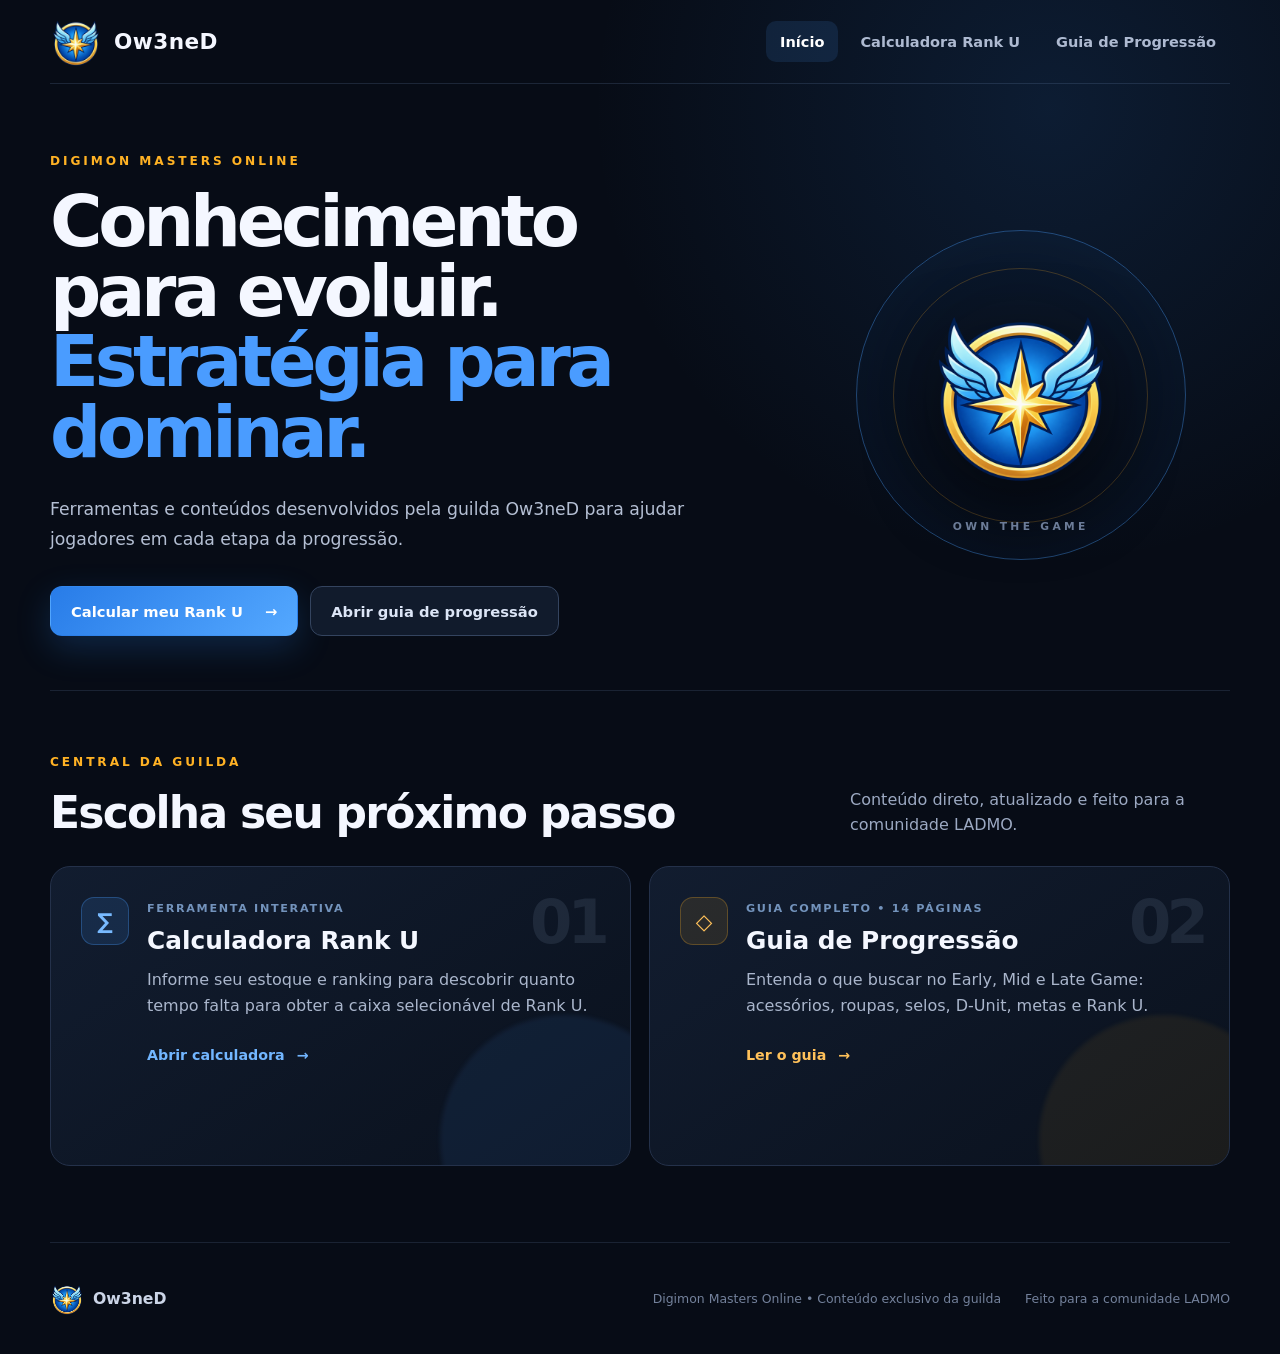
==== index.html @ ccf18a50 "Add files via upload" ====
<!doctype html>
<html lang="pt-BR">
<head>
  <meta charset="utf-8">
  <meta name="viewport" content="width=device-width, initial-scale=1">
  <meta name="description" content="Guias e ferramentas da guilda Ow3neD para Digimon Masters Online.">
  <meta name="theme-color" content="#080d18">
  <title>Ow3neD | Digimon Masters Online</title>
  <link rel="icon" href="assets/logo.png" type="image/png">
  <link rel="stylesheet" href="assets/site.css">
</head>
<body>
  <a class="skip-link" href="#conteudo">Pular para o conteúdo</a>
  <header class="site-header">
    <a class="brand" href="./" aria-label="Ow3neD - página inicial">
      <img src="assets/logo.png" alt="" width="52" height="52">
      <span>Ow3neD</span>
    </a>
    <nav aria-label="Navegação principal">
      <a class="active" href="./" aria-current="page">Início</a>
      <a href="calculator/">Calculadora Rank U</a>
      <a href="guide/">Guia de Progressão</a>
    </nav>
  </header>

  <main id="conteudo">
    <section class="hero" aria-labelledby="hero-title">
      <div class="hero-copy">
        <p class="eyebrow">DIGIMON MASTERS ONLINE</p>
        <h1 id="hero-title">Conhecimento para evoluir.<br><span>Estratégia para dominar.</span></h1>
        <p class="lead">Ferramentas e conteúdos desenvolvidos pela guilda Ow3neD para ajudar jogadores em cada etapa da progressão.</p>
        <div class="hero-actions">
          <a class="button primary" href="calculator/">Calcular meu Rank U <span aria-hidden="true">→</span></a>
          <a class="button secondary" href="guide/">Abrir guia de progressão</a>
        </div>
      </div>
      <div class="crest" aria-hidden="true">
        <div class="crest-ring ring-one"></div>
        <div class="crest-ring ring-two"></div>
        <img src="assets/logo.png" alt="" width="180" height="180">
        <span>OWN THE GAME</span>
      </div>
    </section>

    <section class="resources" aria-labelledby="resources-title">
      <div class="section-heading">
        <div>
          <p class="eyebrow">CENTRAL DA GUILDA</p>
          <h2 id="resources-title">Escolha seu próximo passo</h2>
        </div>
        <p>Conteúdo direto, atualizado e feito para a comunidade LADMO.</p>
      </div>

      <div class="resource-grid">
        <a class="resource-card calculator-card" href="calculator/">
          <div class="card-icon" aria-hidden="true">∑</div>
          <div class="card-content">
            <span class="card-label">FERRAMENTA INTERATIVA</span>
            <h3>Calculadora Rank U</h3>
            <p>Informe seu estoque e ranking para descobrir quanto tempo falta para obter a caixa selecionável de Rank U.</p>
            <span class="card-link">Abrir calculadora <b aria-hidden="true">→</b></span>
          </div>
          <div class="card-number">01</div>
        </a>

        <a class="resource-card guide-card" href="guide/">
          <div class="card-icon" aria-hidden="true">◇</div>
          <div class="card-content">
            <span class="card-label">GUIA COMPLETO • 14 PÁGINAS</span>
            <h3>Guia de Progressão</h3>
            <p>Entenda o que buscar no Early, Mid e Late Game: acessórios, roupas, selos, D-Unit, metas e Rank U.</p>
            <span class="card-link">Ler o guia <b aria-hidden="true">→</b></span>
          </div>
          <div class="card-number">02</div>
        </a>
      </div>
    </section>
  </main>

  <footer>
    <div class="footer-brand"><img src="assets/logo.png" alt="" width="34" height="34"><strong>Ow3neD</strong></div>
    <p>Digimon Masters Online • Conteúdo exclusivo da guilda</p>
    <p>Feito para a comunidade LADMO</p>
  </footer>
</body>
</html>
---- assets/site.css ----
:root{--bg:#070c16;--panel:#0f1726;--panel2:#131e31;--text:#f4f7ff;--muted:#9ca9c2;--blue:#4a9cff;--blue2:#55d6ff;--gold:#ffb224;--line:#24314a;--max:1180px}*{box-sizing:border-box}html{scroll-behavior:smooth}body{margin:0;background:radial-gradient(circle at 82% 8%,rgba(38,103,181,.18),transparent 28%),var(--bg);color:var(--text);font-family:Inter,ui-sans-serif,system-ui,-apple-system,"Segoe UI",sans-serif;min-height:100vh}.site-header{width:min(var(--max),calc(100% - 40px));height:84px;margin:auto;display:flex;align-items:center;justify-content:space-between;border-bottom:1px solid rgba(109,140,184,.2)}.brand{display:flex;align-items:center;gap:12px;color:var(--text);text-decoration:none;font-weight:850;font-size:1.35rem;letter-spacing:.02em}.brand img,.footer-brand img{object-fit:contain}.site-header nav{display:flex;align-items:center;gap:8px}.site-header nav a{color:#aebad1;text-decoration:none;font-size:.91rem;font-weight:650;padding:12px 14px;border-radius:10px;transition:.2s}.site-header nav a:hover,.site-header nav a:focus-visible,.site-header nav a.active{color:#fff;background:rgba(74,156,255,.12)}main{width:min(var(--max),calc(100% - 40px));margin:auto}.hero{min-height:510px;display:grid;grid-template-columns:1.25fr .75fr;gap:64px;align-items:center;padding:70px 0 54px}.eyebrow{margin:0 0 16px;color:var(--gold);font-size:.76rem;line-height:1.3;font-weight:850;letter-spacing:.24em}.hero h1{margin:0;max-width:780px;font-size:clamp(2.7rem,5.6vw,5.1rem);line-height:.98;letter-spacing:-.06em}.hero h1 span{color:var(--blue)}.lead{max-width:660px;color:#b4bfd3;font-size:1.08rem;line-height:1.72;margin:28px 0 32px}.hero-actions{display:flex;gap:12px;flex-wrap:wrap}.button{display:inline-flex;min-height:50px;align-items:center;justify-content:center;gap:22px;border-radius:12px;padding:0 20px;color:#fff;text-decoration:none;font-weight:800;font-size:.92rem;border:1px solid transparent;transition:transform .2s,box-shadow .2s,background .2s}.button:hover{transform:translateY(-2px)}.button.primary{background:linear-gradient(135deg,#287ce8,#54a8ff);box-shadow:0 12px 34px rgba(42,132,237,.22)}.button.secondary{border-color:#34445f;background:#111b2c;color:#dce5f6}.crest{position:relative;min-height:360px;display:grid;place-items:center}.crest img{position:relative;z-index:2;width:166px;height:152px;image-rendering:auto;filter:drop-shadow(0 20px 34px rgba(0,0,0,.5));transform:scale(1.05)}.crest>span{position:absolute;bottom:42px;z-index:2;color:#6c7c98;font-weight:800;font-size:.67rem;letter-spacing:.31em}.crest-ring{position:absolute;border-radius:50%;border:1px solid rgba(71,158,255,.38)}.ring-one{width:330px;height:330px;box-shadow:inset 0 0 80px rgba(36,120,220,.08)}.ring-two{width:255px;height:255px;border-color:rgba(255,178,36,.22);animation:pulse 4s ease-in-out infinite}@keyframes pulse{50%{transform:scale(1.05);opacity:.65}}.resources{padding:64px 0 76px;border-top:1px solid rgba(109,140,184,.18)}.section-heading{display:flex;align-items:end;justify-content:space-between;gap:32px;margin-bottom:28px}.section-heading h2{font-size:clamp(1.8rem,3.6vw,2.75rem);margin:0;letter-spacing:-.04em}.section-heading>p{color:var(--muted);max-width:380px;line-height:1.6;margin:0}.resource-grid{display:grid;grid-template-columns:1fr 1fr;gap:18px}.resource-card{min-height:300px;position:relative;display:grid;grid-template-columns:auto 1fr;align-content:start;gap:18px;padding:30px;border:1px solid var(--line);border-radius:20px;background:linear-gradient(145deg,rgba(18,29,48,.98),rgba(10,17,29,.98));color:var(--text);text-decoration:none;overflow:hidden;transition:transform .22s,border-color .22s,box-shadow .22s}.resource-card:hover{transform:translateY(-4px);border-color:#3e608b;box-shadow:0 20px 50px rgba(0,0,0,.28)}.resource-card:before{content:"";position:absolute;inset:auto -60px -100px auto;width:250px;height:250px;border-radius:50%;background:rgba(65,146,244,.09);filter:blur(2px)}.guide-card:before{background:rgba(255,178,36,.07)}.card-icon{display:grid;place-items:center;width:48px;height:48px;border-radius:13px;background:rgba(70,157,255,.13);border:1px solid rgba(70,157,255,.3);color:#78baff;font-size:1.35rem;font-weight:850}.guide-card .card-icon{color:#ffc15a;background:rgba(255,178,36,.1);border-color:rgba(255,178,36,.26)}.card-label{color:#7393bc;font-size:.7rem;font-weight:850;letter-spacing:.15em}.card-content h3{font-size:1.55rem;margin:10px 0 12px}.card-content p{color:#aab6cc;line-height:1.65;margin:0;max-width:500px}.card-link{display:inline-flex;gap:12px;align-items:center;margin-top:27px;color:#72b6ff;font-size:.89rem;font-weight:800}.guide-card .card-link{color:#ffc15a}.card-number{position:absolute;right:25px;top:20px;color:rgba(158,178,210,.12);font-size:3.8rem;font-weight:900;letter-spacing:-.08em}footer{width:min(var(--max),calc(100% - 40px));margin:auto;border-top:1px solid rgba(109,140,184,.18);min-height:112px;display:grid;grid-template-columns:1fr auto auto;align-items:center;gap:24px;color:#73819b;font-size:.78rem}.footer-brand{display:flex;align-items:center;gap:9px;color:#cbd5e7;font-size:.98rem}.viewer-main{width:min(1360px,calc(100% - 32px));margin:28px auto 40px}.viewer-head{display:flex;justify-content:space-between;align-items:end;gap:20px;margin-bottom:18px}.viewer-head h1{font-size:clamp(1.8rem,4vw,3rem);letter-spacing:-.04em;margin:0}.viewer-head p{color:var(--muted);margin:8px 0 0}.pdf-frame{display:block;width:100%;height:calc(100vh - 190px);min-height:620px;border:1px solid var(--line);border-radius:16px;background:#111827}.download-row{display:flex;gap:10px;flex-wrap:wrap}.download-row .button{min-height:44px}.calculator-shell{width:100%;min-height:calc(100vh - 85px);border:0;display:block;background:#080c18}@media(max-width:850px){.site-header{height:auto;padding:16px 0;align-items:flex-start}.site-header nav{flex-wrap:wrap;justify-content:flex-end}.site-header nav a{padding:9px;font-size:.8rem}.hero{grid-template-columns:1fr;padding:64px 0 34px}.crest{display:none}.resource-grid{grid-template-columns:1fr}.section-heading{align-items:flex-start;flex-direction:column}.viewer-head{align-items:flex-start;flex-direction:column}footer{grid-template-columns:1fr;padding:26px 0;gap:10px}}@media(max-width:560px){.site-header,main,footer{width:min(100% - 24px,var(--max))}.brand span{display:none}.site-header nav{gap:2px}.site-header nav a{font-size:.72rem}.hero{min-height:auto}.hero h1{font-size:2.65rem}.resource-card{grid-template-columns:1fr;min-height:330px;padding:24px}.card-number{font-size:3rem}.viewer-main{width:calc(100% - 16px)}.pdf-frame{height:70vh;min-height:460px}}
.skip-link{position:fixed;top:10px;left:10px;z-index:1000;padding:10px 14px;border-radius:9px;background:#fff;color:#07101e;font-weight:800;text-decoration:none;transform:translateY(-150%)}.skip-link:focus{transform:translateY(0)}
.crest img{width:180px;height:180px}.resource-card:focus-visible,.button:focus-visible{outline:3px solid #8fc4ff;outline-offset:3px}@media(prefers-reduced-motion:reduce){html{scroll-behavior:auto}.ring-two{animation:none}.button,.resource-card{transition:none}}
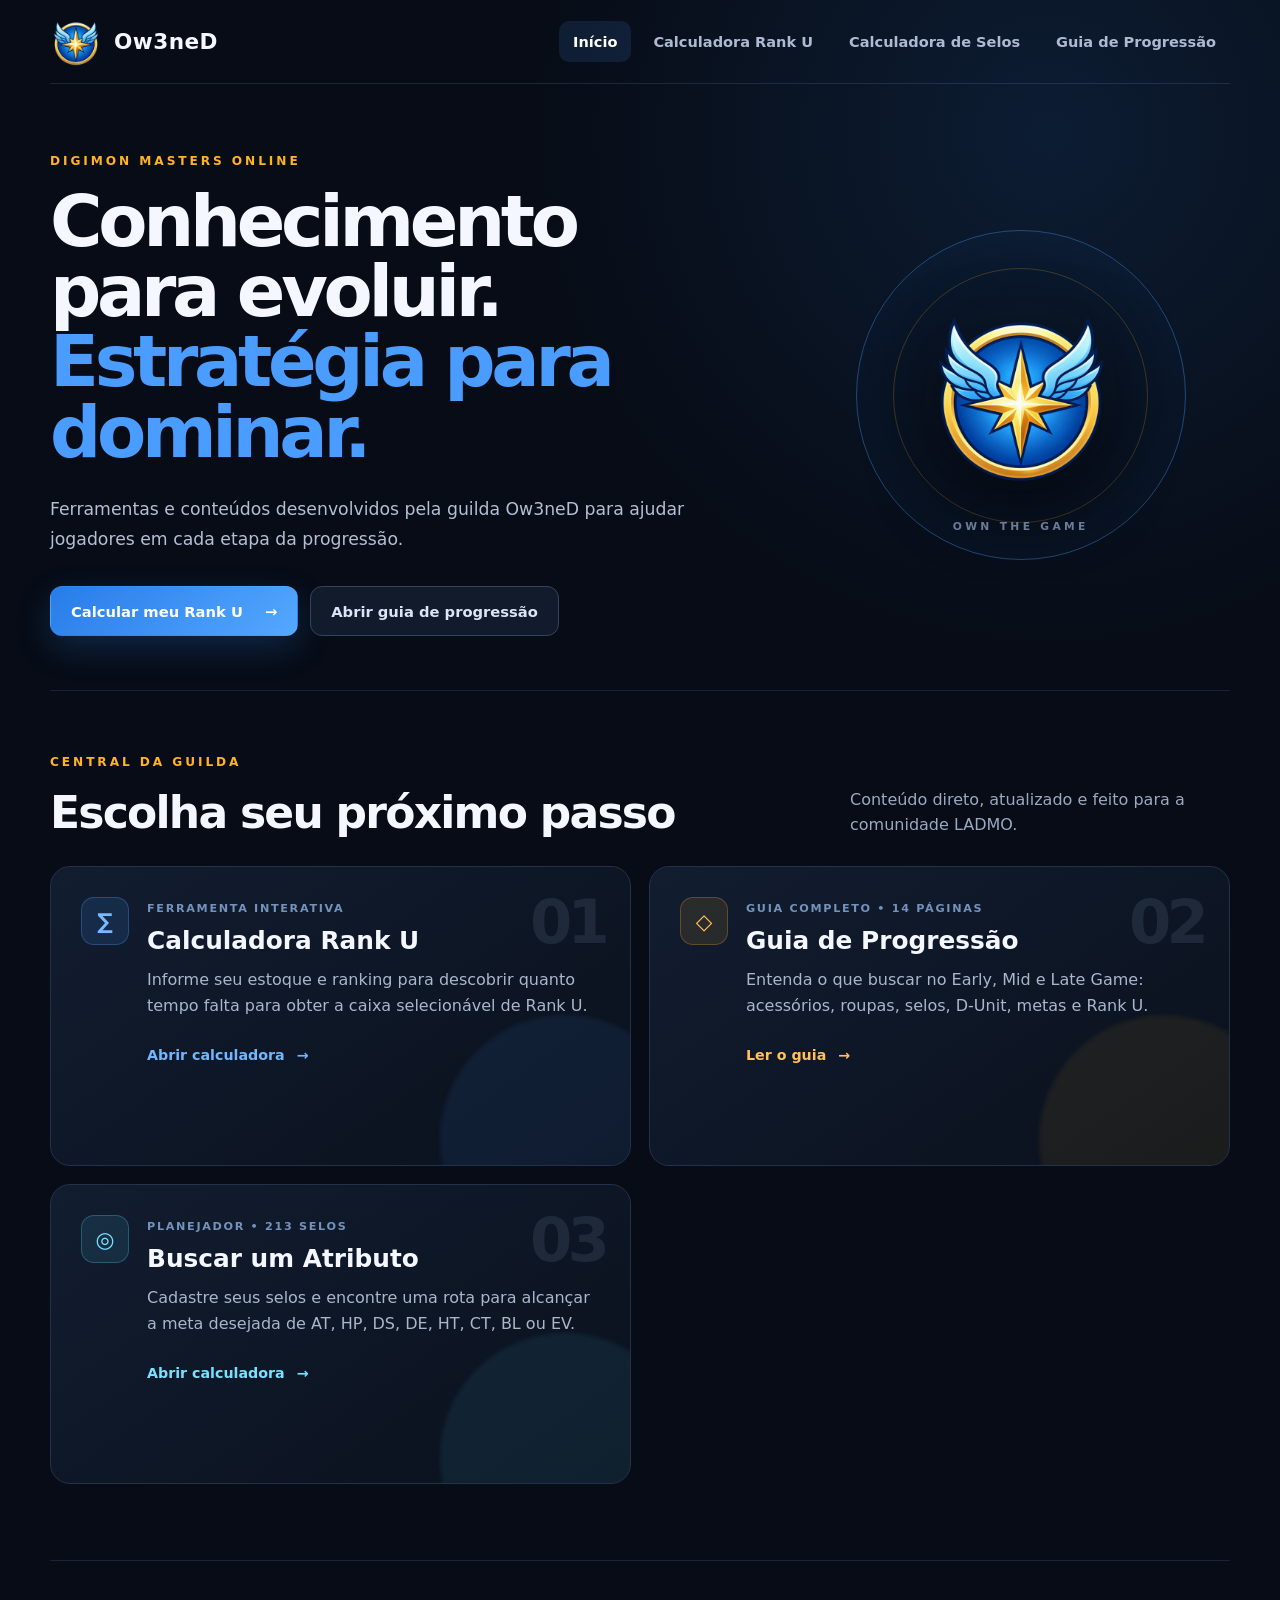
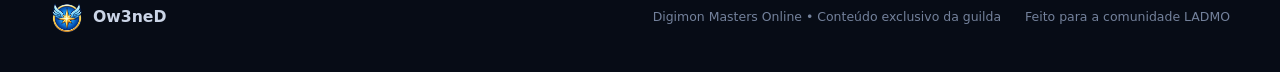
==== commit 54179a92: "Add files via upload" ====
--- a/index.html
+++ b/index.html
@@ -19,6 +19,7 @@
     <nav aria-label="Navegação principal">
       <a class="active" href="./" aria-current="page">Início</a>
       <a href="calculator/">Calculadora Rank U</a>
+      <a href="seals/">Calculadora de Selos</a>
       <a href="guide/">Guia de Progressão</a>
     </nav>
   </header>
@@ -73,6 +74,17 @@
           </div>
           <div class="card-number">02</div>
         </a>
+
+        <a class="resource-card seal-card" href="seals/">
+          <div class="card-icon" aria-hidden="true">◎</div>
+          <div class="card-content">
+            <span class="card-label">PLANEJADOR • 213 SELOS</span>
+            <h3>Buscar um Atributo</h3>
+            <p>Cadastre seus selos e encontre uma rota para alcançar a meta desejada de AT, HP, DS, DE, HT, CT, BL ou EV.</p>
+            <span class="card-link">Abrir calculadora <b aria-hidden="true">→</b></span>
+          </div>
+          <div class="card-number">03</div>
+        </a>
       </div>
     </section>
   </main>
--- a/assets/site.css
+++ b/assets/site.css
@@ -1,3 +1,5 @@
 :root{--bg:#070c16;--panel:#0f1726;--panel2:#131e31;--text:#f4f7ff;--muted:#9ca9c2;--blue:#4a9cff;--blue2:#55d6ff;--gold:#ffb224;--line:#24314a;--max:1180px}*{box-sizing:border-box}html{scroll-behavior:smooth}body{margin:0;background:radial-gradient(circle at 82% 8%,rgba(38,103,181,.18),transparent 28%),var(--bg);color:var(--text);font-family:Inter,ui-sans-serif,system-ui,-apple-system,"Segoe UI",sans-serif;min-height:100vh}.site-header{width:min(var(--max),calc(100% - 40px));height:84px;margin:auto;display:flex;align-items:center;justify-content:space-between;border-bottom:1px solid rgba(109,140,184,.2)}.brand{display:flex;align-items:center;gap:12px;color:var(--text);text-decoration:none;font-weight:850;font-size:1.35rem;letter-spacing:.02em}.brand img,.footer-brand img{object-fit:contain}.site-header nav{display:flex;align-items:center;gap:8px}.site-header nav a{color:#aebad1;text-decoration:none;font-size:.91rem;font-weight:650;padding:12px 14px;border-radius:10px;transition:.2s}.site-header nav a:hover,.site-header nav a:focus-visible,.site-header nav a.active{color:#fff;background:rgba(74,156,255,.12)}main{width:min(var(--max),calc(100% - 40px));margin:auto}.hero{min-height:510px;display:grid;grid-template-columns:1.25fr .75fr;gap:64px;align-items:center;padding:70px 0 54px}.eyebrow{margin:0 0 16px;color:var(--gold);font-size:.76rem;line-height:1.3;font-weight:850;letter-spacing:.24em}.hero h1{margin:0;max-width:780px;font-size:clamp(2.7rem,5.6vw,5.1rem);line-height:.98;letter-spacing:-.06em}.hero h1 span{color:var(--blue)}.lead{max-width:660px;color:#b4bfd3;font-size:1.08rem;line-height:1.72;margin:28px 0 32px}.hero-actions{display:flex;gap:12px;flex-wrap:wrap}.button{display:inline-flex;min-height:50px;align-items:center;justify-content:center;gap:22px;border-radius:12px;padding:0 20px;color:#fff;text-decoration:none;font-weight:800;font-size:.92rem;border:1px solid transparent;transition:transform .2s,box-shadow .2s,background .2s}.button:hover{transform:translateY(-2px)}.button.primary{background:linear-gradient(135deg,#287ce8,#54a8ff);box-shadow:0 12px 34px rgba(42,132,237,.22)}.button.secondary{border-color:#34445f;background:#111b2c;color:#dce5f6}.crest{position:relative;min-height:360px;display:grid;place-items:center}.crest img{position:relative;z-index:2;width:166px;height:152px;image-rendering:auto;filter:drop-shadow(0 20px 34px rgba(0,0,0,.5));transform:scale(1.05)}.crest>span{position:absolute;bottom:42px;z-index:2;color:#6c7c98;font-weight:800;font-size:.67rem;letter-spacing:.31em}.crest-ring{position:absolute;border-radius:50%;border:1px solid rgba(71,158,255,.38)}.ring-one{width:330px;height:330px;box-shadow:inset 0 0 80px rgba(36,120,220,.08)}.ring-two{width:255px;height:255px;border-color:rgba(255,178,36,.22);animation:pulse 4s ease-in-out infinite}@keyframes pulse{50%{transform:scale(1.05);opacity:.65}}.resources{padding:64px 0 76px;border-top:1px solid rgba(109,140,184,.18)}.section-heading{display:flex;align-items:end;justify-content:space-between;gap:32px;margin-bottom:28px}.section-heading h2{font-size:clamp(1.8rem,3.6vw,2.75rem);margin:0;letter-spacing:-.04em}.section-heading>p{color:var(--muted);max-width:380px;line-height:1.6;margin:0}.resource-grid{display:grid;grid-template-columns:1fr 1fr;gap:18px}.resource-card{min-height:300px;position:relative;display:grid;grid-template-columns:auto 1fr;align-content:start;gap:18px;padding:30px;border:1px solid var(--line);border-radius:20px;background:linear-gradient(145deg,rgba(18,29,48,.98),rgba(10,17,29,.98));color:var(--text);text-decoration:none;overflow:hidden;transition:transform .22s,border-color .22s,box-shadow .22s}.resource-card:hover{transform:translateY(-4px);border-color:#3e608b;box-shadow:0 20px 50px rgba(0,0,0,.28)}.resource-card:before{content:"";position:absolute;inset:auto -60px -100px auto;width:250px;height:250px;border-radius:50%;background:rgba(65,146,244,.09);filter:blur(2px)}.guide-card:before{background:rgba(255,178,36,.07)}.card-icon{display:grid;place-items:center;width:48px;height:48px;border-radius:13px;background:rgba(70,157,255,.13);border:1px solid rgba(70,157,255,.3);color:#78baff;font-size:1.35rem;font-weight:850}.guide-card .card-icon{color:#ffc15a;background:rgba(255,178,36,.1);border-color:rgba(255,178,36,.26)}.card-label{color:#7393bc;font-size:.7rem;font-weight:850;letter-spacing:.15em}.card-content h3{font-size:1.55rem;margin:10px 0 12px}.card-content p{color:#aab6cc;line-height:1.65;margin:0;max-width:500px}.card-link{display:inline-flex;gap:12px;align-items:center;margin-top:27px;color:#72b6ff;font-size:.89rem;font-weight:800}.guide-card .card-link{color:#ffc15a}.card-number{position:absolute;right:25px;top:20px;color:rgba(158,178,210,.12);font-size:3.8rem;font-weight:900;letter-spacing:-.08em}footer{width:min(var(--max),calc(100% - 40px));margin:auto;border-top:1px solid rgba(109,140,184,.18);min-height:112px;display:grid;grid-template-columns:1fr auto auto;align-items:center;gap:24px;color:#73819b;font-size:.78rem}.footer-brand{display:flex;align-items:center;gap:9px;color:#cbd5e7;font-size:.98rem}.viewer-main{width:min(1360px,calc(100% - 32px));margin:28px auto 40px}.viewer-head{display:flex;justify-content:space-between;align-items:end;gap:20px;margin-bottom:18px}.viewer-head h1{font-size:clamp(1.8rem,4vw,3rem);letter-spacing:-.04em;margin:0}.viewer-head p{color:var(--muted);margin:8px 0 0}.pdf-frame{display:block;width:100%;height:calc(100vh - 190px);min-height:620px;border:1px solid var(--line);border-radius:16px;background:#111827}.download-row{display:flex;gap:10px;flex-wrap:wrap}.download-row .button{min-height:44px}.calculator-shell{width:100%;min-height:calc(100vh - 85px);border:0;display:block;background:#080c18}@media(max-width:850px){.site-header{height:auto;padding:16px 0;align-items:flex-start}.site-header nav{flex-wrap:wrap;justify-content:flex-end}.site-header nav a{padding:9px;font-size:.8rem}.hero{grid-template-columns:1fr;padding:64px 0 34px}.crest{display:none}.resource-grid{grid-template-columns:1fr}.section-heading{align-items:flex-start;flex-direction:column}.viewer-head{align-items:flex-start;flex-direction:column}footer{grid-template-columns:1fr;padding:26px 0;gap:10px}}@media(max-width:560px){.site-header,main,footer{width:min(100% - 24px,var(--max))}.brand span{display:none}.site-header nav{gap:2px}.site-header nav a{font-size:.72rem}.hero{min-height:auto}.hero h1{font-size:2.65rem}.resource-card{grid-template-columns:1fr;min-height:330px;padding:24px}.card-number{font-size:3rem}.viewer-main{width:calc(100% - 16px)}.pdf-frame{height:70vh;min-height:460px}}
 .skip-link{position:fixed;top:10px;left:10px;z-index:1000;padding:10px 14px;border-radius:9px;background:#fff;color:#07101e;font-weight:800;text-decoration:none;transform:translateY(-150%)}.skip-link:focus{transform:translateY(0)}
 .crest img{width:180px;height:180px}.resource-card:focus-visible,.button:focus-visible{outline:3px solid #8fc4ff;outline-offset:3px}@media(prefers-reduced-motion:reduce){html{scroll-behavior:auto}.ring-two{animation:none}.button,.resource-card{transition:none}}
+.guide-pages{display:grid;gap:18px}.guide-pages img{display:block;width:100%;height:auto;border:1px solid var(--line);border-radius:16px;background:#111827;box-shadow:0 16px 42px rgba(0,0,0,.25)}
+.seal-card:before{background:rgba(85,214,255,.08)}.seal-card .card-icon{color:#79e1ff;background:rgba(85,214,255,.1);border-color:rgba(85,214,255,.26)}.seal-card .card-link{color:#79e1ff}
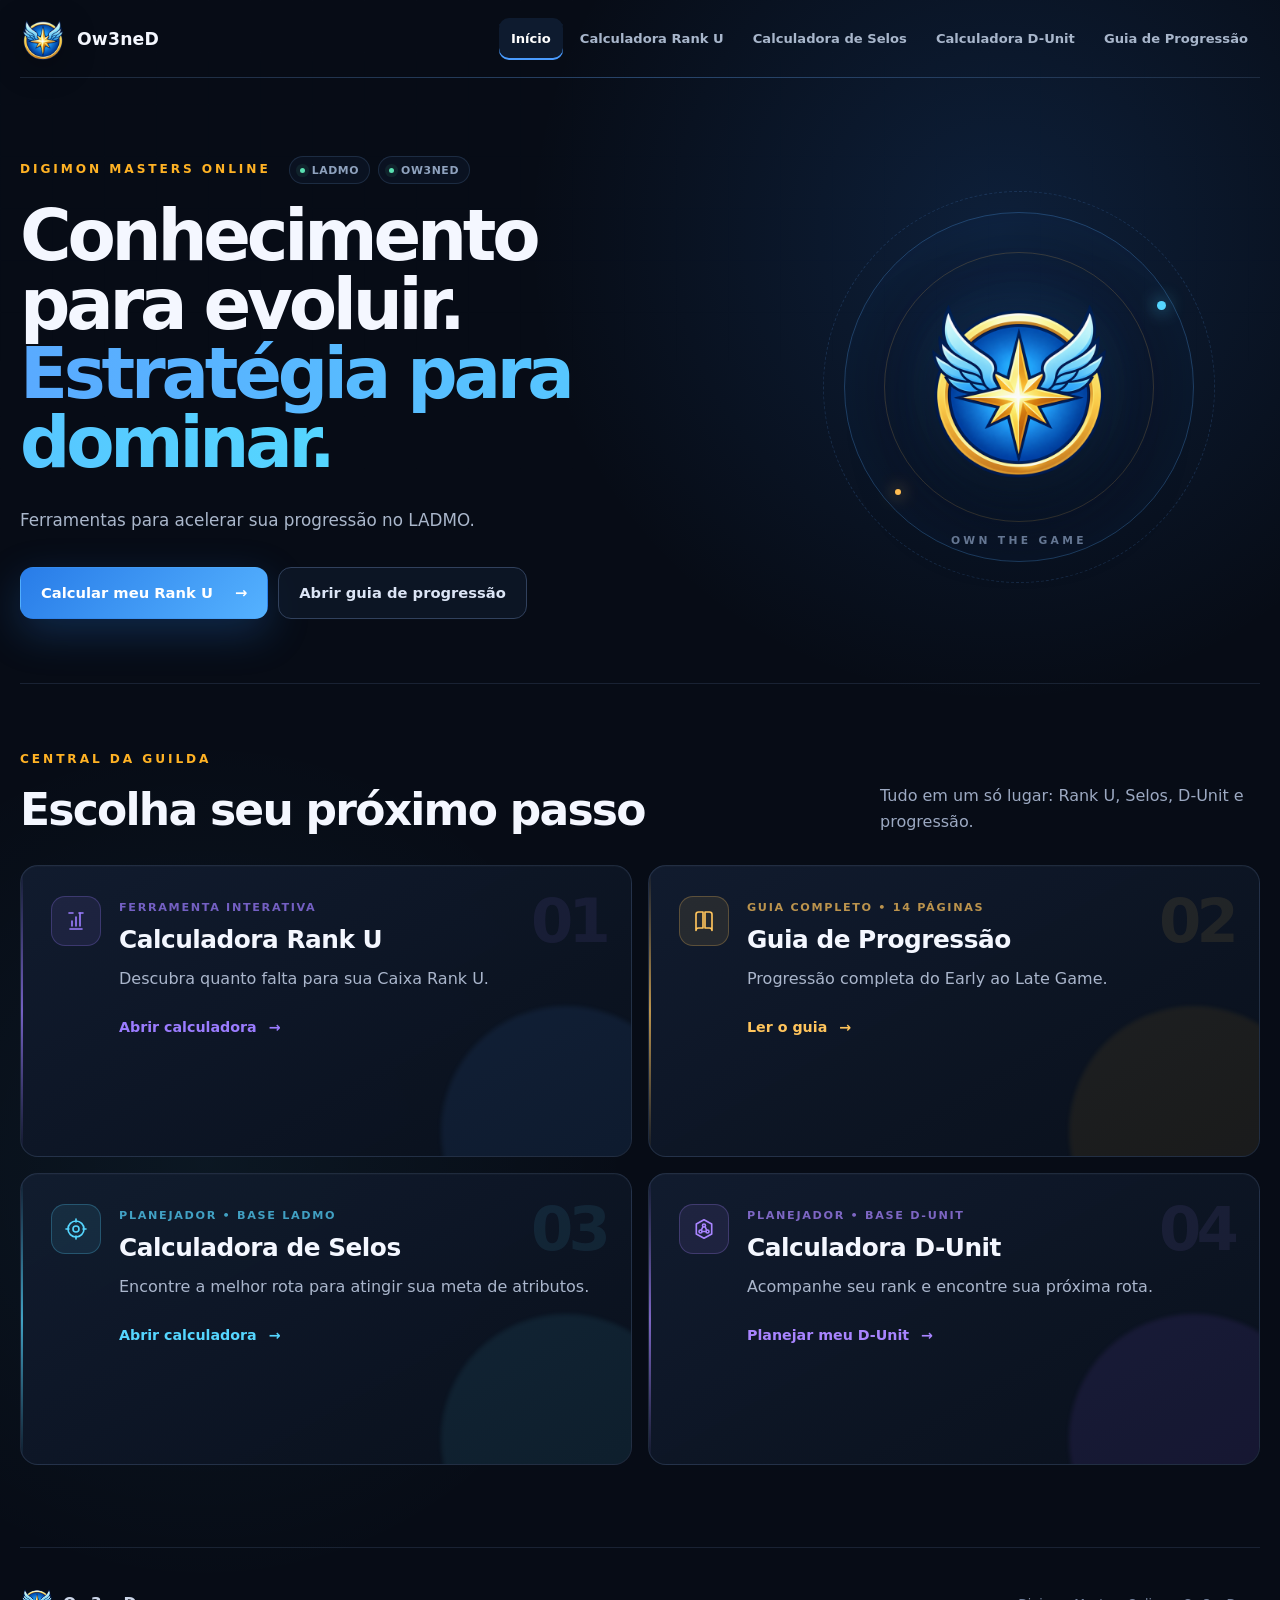
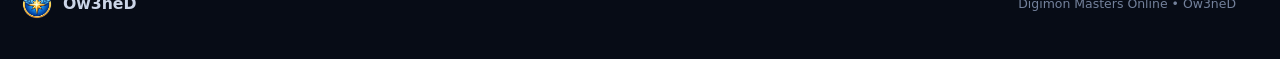
==== commit f2086b56: "Add files via upload" ====
--- a/index.html
+++ b/index.html
@@ -8,8 +8,9 @@
   <title>Ow3neD | Digimon Masters Online</title>
   <link rel="icon" href="assets/logo.png" type="image/png">
   <link rel="stylesheet" href="assets/site.css">
+  <link rel="stylesheet" href="assets/ow3ned-ui-v24.css">
 </head>
-<body>
+<body data-page="home">
   <a class="skip-link" href="#conteudo">Pular para o conteúdo</a>
   <header class="site-header">
     <a class="brand" href="./" aria-label="Ow3neD - página inicial">
@@ -20,6 +21,7 @@
       <a class="active" href="./" aria-current="page">Início</a>
       <a href="calculator/">Calculadora Rank U</a>
       <a href="seals/">Calculadora de Selos</a>
+      <a href="dunit/">Calculadora D-Unit</a>
       <a href="guide/">Guia de Progressão</a>
     </nav>
   </header>
@@ -27,18 +29,20 @@
   <main id="conteudo">
     <section class="hero" aria-labelledby="hero-title">
       <div class="hero-copy">
-        <p class="eyebrow">DIGIMON MASTERS ONLINE</p>
+        <div class="hero-kicker-row"><p class="eyebrow">DIGIMON MASTERS ONLINE</p><span class="hero-chip">LADMO</span><span class="hero-chip">Ow3neD</span></div>
         <h1 id="hero-title">Conhecimento para evoluir.<br><span>Estratégia para dominar.</span></h1>
-        <p class="lead">Ferramentas e conteúdos desenvolvidos pela guilda Ow3neD para ajudar jogadores em cada etapa da progressão.</p>
+        <p class="lead">Ferramentas para acelerar sua progressão no LADMO.</p>
         <div class="hero-actions">
           <a class="button primary" href="calculator/">Calcular meu Rank U <span aria-hidden="true">→</span></a>
           <a class="button secondary" href="guide/">Abrir guia de progressão</a>
         </div>
+        
       </div>
       <div class="crest" aria-hidden="true">
         <div class="crest-ring ring-one"></div>
         <div class="crest-ring ring-two"></div>
         <img src="assets/logo.png" alt="" width="180" height="180">
+        <i class="orbit-node one"></i><i class="orbit-node two"></i>
         <span>OWN THE GAME</span>
       </div>
     </section>
@@ -49,41 +53,52 @@
           <p class="eyebrow">CENTRAL DA GUILDA</p>
           <h2 id="resources-title">Escolha seu próximo passo</h2>
         </div>
-        <p>Conteúdo direto, atualizado e feito para a comunidade LADMO.</p>
+        <p>Tudo em um só lugar: Rank U, Selos, D-Unit e progressão.</p>
       </div>
 
       <div class="resource-grid">
         <a class="resource-card calculator-card" href="calculator/">
-          <div class="card-icon" aria-hidden="true">∑</div>
+          <div class="card-icon" aria-hidden="true"><svg viewBox="0 0 24 24"><path d="M6 20h12M8 17v-5M12 17V8M16 17V4"/><path d="M5 4h4M15 4h4"/></svg></div>
           <div class="card-content">
             <span class="card-label">FERRAMENTA INTERATIVA</span>
             <h3>Calculadora Rank U</h3>
-            <p>Informe seu estoque e ranking para descobrir quanto tempo falta para obter a caixa selecionável de Rank U.</p>
+            <p>Descubra quanto falta para sua Caixa Rank U.</p>
             <span class="card-link">Abrir calculadora <b aria-hidden="true">→</b></span>
           </div>
           <div class="card-number">01</div>
         </a>
 
         <a class="resource-card guide-card" href="guide/">
-          <div class="card-icon" aria-hidden="true">◇</div>
+          <div class="card-icon" aria-hidden="true"><svg viewBox="0 0 24 24"><path d="M4 5.5A2.5 2.5 0 0 1 6.5 3H11v16H6.5A2.5 2.5 0 0 0 4 21.5z"/><path d="M20 5.5A2.5 2.5 0 0 0 17.5 3H13v16h4.5a2.5 2.5 0 0 1 2.5 2.5z"/></svg></div>
           <div class="card-content">
             <span class="card-label">GUIA COMPLETO • 14 PÁGINAS</span>
             <h3>Guia de Progressão</h3>
-            <p>Entenda o que buscar no Early, Mid e Late Game: acessórios, roupas, selos, D-Unit, metas e Rank U.</p>
+            <p>Progressão completa do Early ao Late Game.</p>
             <span class="card-link">Ler o guia <b aria-hidden="true">→</b></span>
           </div>
           <div class="card-number">02</div>
         </a>
 
         <a class="resource-card seal-card" href="seals/">
-          <div class="card-icon" aria-hidden="true">◎</div>
+          <div class="card-icon" aria-hidden="true"><svg viewBox="0 0 24 24"><circle cx="12" cy="12" r="8"/><circle cx="12" cy="12" r="3"/><path d="M12 2v3M22 12h-3M12 22v-3M2 12h3"/></svg></div>
           <div class="card-content">
-            <span class="card-label">PLANEJADOR • 213 SELOS</span>
-            <h3>Buscar um Atributo</h3>
-            <p>Cadastre seus selos e encontre uma rota para alcançar a meta desejada de AT, HP, DS, DE, HT, CT, BL ou EV.</p>
+            <span class="card-label">PLANEJADOR • BASE LADMO</span>
+            <h3>Calculadora de Selos</h3>
+            <p>Encontre a melhor rota para atingir sua meta de atributos.</p>
             <span class="card-link">Abrir calculadora <b aria-hidden="true">→</b></span>
           </div>
           <div class="card-number">03</div>
+        </a>
+
+        <a class="resource-card dunit-card" href="dunit/">
+          <div class="card-icon" aria-hidden="true"><svg viewBox="0 0 24 24"><path d="M12 2.8 19.7 7v10L12 21.2 4.3 17V7z"/><circle cx="12" cy="8.5" r="1.5"/><circle cx="8.5" cy="14.5" r="1.5"/><circle cx="15.5" cy="14.5" r="1.5"/><path d="M11 9.7 9.4 13M13 9.7l1.6 3.3M10 14.5h4"/></svg></div>
+          <div class="card-content">
+            <span class="card-label">PLANEJADOR • BASE D-UNIT</span>
+            <h3>Calculadora D-Unit</h3>
+            <p>Acompanhe seu rank e encontre sua próxima rota.</p>
+            <span class="card-link">Planejar meu D-Unit <b aria-hidden="true">→</b></span>
+          </div>
+          <div class="card-number">04</div>
         </a>
       </div>
     </section>
@@ -91,8 +106,8 @@
 
   <footer>
     <div class="footer-brand"><img src="assets/logo.png" alt="" width="34" height="34"><strong>Ow3neD</strong></div>
-    <p>Digimon Masters Online • Conteúdo exclusivo da guilda</p>
-    <p>Feito para a comunidade LADMO</p>
+    <p>Digimon Masters Online • Ow3neD</p>
   </footer>
+  <script src="assets/ow3ned-nav-v24.js"></script>
 </body>
 </html>
--- a/assets/site.css
+++ b/assets/site.css
@@ -3,3 +3,4 @@
 .crest img{width:180px;height:180px}.resource-card:focus-visible,.button:focus-visible{outline:3px solid #8fc4ff;outline-offset:3px}@media(prefers-reduced-motion:reduce){html{scroll-behavior:auto}.ring-two{animation:none}.button,.resource-card{transition:none}}
 .guide-pages{display:grid;gap:18px}.guide-pages img{display:block;width:100%;height:auto;border:1px solid var(--line);border-radius:16px;background:#111827;box-shadow:0 16px 42px rgba(0,0,0,.25)}
 .seal-card:before{background:rgba(85,214,255,.08)}.seal-card .card-icon{color:#79e1ff;background:rgba(85,214,255,.1);border-color:rgba(85,214,255,.26)}.seal-card .card-link{color:#79e1ff}
+.dunit-card:before{background:rgba(139,92,246,.1)}.dunit-card .card-icon{color:#d2c3ff;background:rgba(139,92,246,.12);border-color:rgba(139,92,246,.34);font-size:.82rem}.dunit-card .card-link{color:#c7b6ff}
--- a/assets/ow3ned-ui-v24.css
+++ b/assets/ow3ned-ui-v24.css
@@ -0,0 +1,269 @@
+/* Ow3neD UI Concept v23 — shared visual system */
+:root{
+  --ow-bg:#070b14;
+  --ow-surface:#0c1422;
+  --ow-surface-2:#111c2d;
+  --ow-border:rgba(130,160,205,.18);
+  --ow-border-strong:rgba(116,176,255,.34);
+  --ow-text:#f5f8ff;
+  --ow-muted:#95a5bd;
+  --ow-blue:#4a9cff;
+  --ow-cyan:#55d6ff;
+  --ow-gold:#ffbd52;
+  --ow-ranku:#9b7cff;
+  --ow-seals:#55d6ff;
+  --ow-dunit:#a884ff;
+  --ow-guide:#ffc45c;
+  --ow-radius:18px;
+  --ow-shadow:0 24px 70px rgba(0,0,0,.28);
+  --ow-header-max:1320px;
+  --max:1320px;
+  --page-accent:var(--ow-blue);
+  --page-accent-rgb:74,156,255;
+}
+
+body[data-page="ranku"]{--page-accent:var(--ow-ranku);--page-accent-rgb:155,124,255}
+body[data-page="seals"]{--page-accent:var(--ow-seals);--page-accent-rgb:85,214,255}
+body[data-page="dunit"]{--page-accent:var(--ow-dunit);--page-accent-rgb:168,132,255}
+body[data-page="guide"]{--page-accent:var(--ow-guide);--page-accent-rgb:255,196,92}
+
+body[data-page="ranku"],body[data-page="seals"],body[data-page="dunit"],body[data-page="guide"]{
+  background:radial-gradient(circle at 82% 7%,rgba(var(--page-accent-rgb),.105),transparent 28%),radial-gradient(circle at 12% 55%,rgba(74,156,255,.045),transparent 30%),var(--ow-bg)!important;
+}
+
+/* Shared navigation */
+.ow-header{
+  width:min(var(--ow-header-max),calc(100% - 40px))!important;
+  min-height:78px!important;
+  height:auto!important;
+  margin:0 auto!important;
+  padding:11px 0!important;
+  display:flex!important;
+  align-items:center!important;
+  justify-content:space-between!important;
+  gap:22px!important;
+  border-bottom:1px solid var(--ow-border)!important;
+  position:relative;
+  z-index:50;
+}
+.ow-header::after{
+  content:"";
+  position:absolute;
+  left:0;right:0;bottom:-1px;height:1px;
+  background:linear-gradient(90deg,transparent,rgba(var(--page-accent-rgb),.55),transparent);
+  opacity:.45;
+  pointer-events:none;
+}
+.ow-header > .brand,
+.ow-header > .guildBrand,
+.ow-header > .guild-brand{
+  display:flex!important;
+  align-items:center!important;
+  gap:11px!important;
+  color:var(--ow-text)!important;
+  text-decoration:none!important;
+  font-weight:900!important;
+  font-size:1.08rem!important;
+  letter-spacing:.01em!important;
+  flex:0 0 auto;
+}
+.ow-header > .brand img,
+.ow-header > .guildBrand img,
+.ow-header > .guild-brand img{
+  width:46px!important;
+  height:46px!important;
+  object-fit:contain!important;
+  filter:drop-shadow(0 7px 16px rgba(0,0,0,.28));
+}
+.ow-nav{
+  display:flex!important;
+  align-items:center!important;
+  justify-content:flex-end!important;
+  gap:5px!important;
+  flex-wrap:nowrap!important;
+}
+.ow-nav a{
+  position:relative;
+  display:inline-flex!important;
+  align-items:center!important;
+  min-height:42px;
+  padding:0 12px!important;
+  border-radius:10px!important;
+  color:#a8b6cb!important;
+  text-decoration:none!important;
+  font-size:.82rem!important;
+  line-height:1.2!important;
+  font-weight:760!important;
+  white-space:nowrap;
+  background:transparent!important;
+  transition:color .2s ease,background .2s ease,transform .2s ease!important;
+}
+.ow-nav a:hover,.ow-nav a:focus-visible{
+  color:#fff!important;
+  background:rgba(var(--page-accent-rgb),.08)!important;
+}
+.ow-nav a.active,.ow-nav a[aria-current="page"]{
+  color:#fff!important;
+  background:rgba(var(--page-accent-rgb),.11)!important;
+  box-shadow:inset 0 -2px var(--page-accent);
+}
+.ow-nav-toggle{
+  display:none;
+  width:44px;height:44px;
+  place-items:center;
+  border:1px solid var(--ow-border-strong);
+  border-radius:12px;
+  background:rgba(13,22,37,.9);
+  color:#fff;
+  padding:0;
+}
+.ow-nav-toggle svg{width:22px;height:22px;stroke:currentColor;stroke-width:1.8;fill:none;stroke-linecap:round}
+
+/* Home */
+body[data-page="home"]{
+  background:
+    radial-gradient(circle at 78% 14%,rgba(45,127,232,.17),transparent 27%),
+    radial-gradient(circle at 16% 70%,rgba(85,214,255,.055),transparent 27%),
+    #070c16;
+}
+body[data-page="home"]::before{
+  content:"";position:fixed;inset:0;pointer-events:none;z-index:-1;opacity:.20;
+  background-image:linear-gradient(rgba(121,155,203,.045) 1px,transparent 1px),linear-gradient(90deg,rgba(121,155,203,.045) 1px,transparent 1px);
+  background-size:52px 52px;
+  mask-image:linear-gradient(to bottom,black,transparent 68%);
+}
+body[data-page="home"] main{width:min(1320px,calc(100% - 40px))}
+body[data-page="home"] .hero{
+  min-height:590px;
+  grid-template-columns:minmax(0,1.18fr) minmax(340px,.82fr);
+  gap:64px;
+  padding:78px 0 64px;
+}
+body[data-page="home"] .hero-copy{position:relative;z-index:2}
+body[data-page="home"] .hero-kicker-row{display:flex;flex-wrap:wrap;align-items:center;gap:8px;margin:0 0 18px}
+body[data-page="home"] .hero-kicker-row .eyebrow{margin:0 10px 0 0}
+body[data-page="home"] .hero-chip{
+  display:inline-flex;align-items:center;gap:7px;min-height:28px;padding:0 10px;border:1px solid rgba(107,147,200,.2);border-radius:999px;background:rgba(13,23,39,.68);color:#8fa2be;font-size:.68rem;font-weight:800;letter-spacing:.055em;text-transform:uppercase
+}
+body[data-page="home"] .hero-chip::before{content:"";width:5px;height:5px;border-radius:50%;background:#5ae0b1;box-shadow:0 0 0 4px rgba(90,224,177,.08)}
+body[data-page="home"] .hero h1{font-size:clamp(3rem,5.5vw,5.35rem);max-width:820px}
+body[data-page="home"] .hero h1 span{background:linear-gradient(90deg,#59aaff,#55d6ff);-webkit-background-clip:text;background-clip:text;color:transparent}
+body[data-page="home"] .lead{max-width:720px;color:#aab7cb;font-size:1.05rem}
+body[data-page="home"] .hero-actions{gap:10px}
+body[data-page="home"] .button{border-radius:13px;min-height:52px}
+body[data-page="home"] .button.primary{background:linear-gradient(135deg,#287ce8,#55b2ff);box-shadow:0 14px 42px rgba(42,132,237,.25)}
+body[data-page="home"] .button.secondary{background:rgba(15,25,42,.76);border-color:#31415d}
+body[data-page="home"] .hero-proof{display:flex;align-items:center;gap:18px;margin-top:28px;color:#71839e;font-size:.75rem;font-weight:700}
+body[data-page="home"] .hero-proof span{display:inline-flex;align-items:center;gap:7px}
+body[data-page="home"] .hero-proof i{width:6px;height:6px;border-radius:50%;background:#4a9cff;box-shadow:0 0 14px rgba(74,156,255,.8)}
+
+body[data-page="home"] .crest{min-height:420px;isolation:isolate}
+body[data-page="home"] .crest::before{content:"";position:absolute;width:330px;height:330px;border-radius:50%;background:radial-gradient(circle,rgba(43,122,220,.15),rgba(43,122,220,.02) 52%,transparent 68%);filter:blur(5px)}
+body[data-page="home"] .crest::after{content:"";position:absolute;width:390px;height:390px;border-radius:50%;border:1px dashed rgba(91,157,237,.18);animation:ow-spin 34s linear infinite}
+body[data-page="home"] .crest img{width:190px;height:190px;filter:drop-shadow(0 24px 40px rgba(0,0,0,.48)) drop-shadow(0 0 28px rgba(52,137,239,.12))}
+body[data-page="home"] .ring-one{width:350px;height:350px;border-color:rgba(85,169,255,.28)}
+body[data-page="home"] .ring-two{width:270px;height:270px;border-color:rgba(255,189,82,.18)}
+body[data-page="home"] .crest>span{bottom:50px;color:#657793}
+body[data-page="home"] .orbit-node{position:absolute;width:9px;height:9px;border-radius:50%;background:#55d6ff;box-shadow:0 0 18px #55d6ff;z-index:3}
+body[data-page="home"] .orbit-node.one{transform:translate(143px,-82px)}
+body[data-page="home"] .orbit-node.two{transform:translate(-121px,105px);width:6px;height:6px;background:#ffbd52;box-shadow:0 0 16px #ffbd52}
+@keyframes ow-spin{to{transform:rotate(360deg)}}
+
+body[data-page="home"] .resources{padding:68px 0 82px}
+body[data-page="home"] .section-heading{margin-bottom:30px}
+body[data-page="home"] .resource-grid{gap:16px}
+body[data-page="home"] .resource-card{
+  --card-accent:#4a9cff;
+  --card-rgb:74,156,255;
+  min-height:292px;
+  border-radius:18px;
+  border-color:rgba(126,155,198,.18);
+  background:linear-gradient(150deg,rgba(18,29,48,.94),rgba(9,16,28,.98));
+  box-shadow:inset 0 1px rgba(255,255,255,.018);
+}
+body[data-page="home"] .resource-card::after{content:"";position:absolute;left:0;top:0;bottom:0;width:2px;background:linear-gradient(180deg,transparent,var(--card-accent),transparent);opacity:.72}
+body[data-page="home"] .resource-card:hover{border-color:rgba(var(--card-rgb),.42);box-shadow:0 20px 58px rgba(0,0,0,.3),0 0 0 1px rgba(var(--card-rgb),.06)}
+body[data-page="home"] .calculator-card{--card-accent:var(--ow-ranku);--card-rgb:155,124,255}
+body[data-page="home"] .seal-card{--card-accent:var(--ow-seals);--card-rgb:85,214,255}
+body[data-page="home"] .dunit-card{--card-accent:var(--ow-dunit);--card-rgb:168,132,255}
+body[data-page="home"] .guide-card{--card-accent:var(--ow-guide);--card-rgb:255,196,92}
+body[data-page="home"] .card-icon{width:50px;height:50px;border-radius:14px;color:var(--card-accent)!important;background:rgba(var(--card-rgb),.095)!important;border-color:rgba(var(--card-rgb),.25)!important}
+body[data-page="home"] .card-icon svg{width:24px;height:24px;fill:none;stroke:currentColor;stroke-width:1.65;stroke-linecap:round;stroke-linejoin:round}
+body[data-page="home"] .card-label{color:rgba(var(--card-rgb),.72)}
+body[data-page="home"] .card-link{color:var(--card-accent)!important}
+body[data-page="home"] .card-number{color:rgba(var(--card-rgb),.09)}
+body[data-page="home"] .card-content h3{letter-spacing:-.02em}
+
+/* Shared content polish for tools */
+body[data-page="seals"] .planner-panel,
+body[data-page="seals"] .route-panel,
+body[data-page="seals"] .codex-panel{
+  border-color:rgba(var(--page-accent-rgb),.16);
+  box-shadow:0 20px 55px rgba(0,0,0,.18);
+}
+body[data-page="seals"] .seal-count strong{color:var(--page-accent)}
+body[data-page="seals"] .seal-button.primary{background:linear-gradient(135deg,#2789da,#55d6ff)}
+
+body[data-page="ranku"] .wrap{width:min(1320px,calc(100% - 40px))!important}
+body[data-page="ranku"] .card{border-color:rgba(var(--page-accent-rgb),.17)!important;box-shadow:0 20px 55px rgba(0,0,0,.16)}
+body[data-page="ranku"] .btn.primary{background:linear-gradient(135deg,#6f59df,#9b7cff)!important}
+body[data-page="ranku"] .badge{border-color:rgba(var(--page-accent-rgb),.32)!important;background:rgba(var(--page-accent-rgb),.09)!important}
+
+body[data-page="dunit"] .shell{width:min(1320px,calc(100% - 40px))}
+body[data-page="dunit"] .card{border-color:rgba(var(--page-accent-rgb),.16)}
+body[data-page="dunit"] .btn.primary{background:linear-gradient(135deg,#8b5cf6,#6b46d9)}
+body[data-page="dunit"] .mark{box-shadow:0 12px 32px rgba(var(--page-accent-rgb),.13)}
+
+body[data-page="guide"] .viewer-main{width:min(1320px,calc(100% - 40px))}
+body[data-page="guide"] .guide-pages img{border-color:rgba(var(--page-accent-rgb),.19);box-shadow:0 20px 58px rgba(0,0,0,.28)}
+body[data-page="guide"] .button.primary{background:linear-gradient(135deg,#da8f28,#ffc45c);color:#1b1306;box-shadow:0 12px 34px rgba(218,143,40,.14)}
+
+@media(max-width:980px){
+  .ow-header{width:min(100% - 28px,var(--ow-header-max))!important;min-height:72px!important}
+  .ow-nav-toggle{display:grid}
+  .ow-nav{
+    position:absolute!important;
+    top:calc(100% + 8px);
+    right:0;
+    width:min(340px,calc(100vw - 28px));
+    display:grid!important;
+    gap:5px!important;
+    padding:10px!important;
+    border:1px solid var(--ow-border-strong)!important;
+    border-radius:15px!important;
+    background:rgba(8,14,24,.97)!important;
+    box-shadow:0 24px 60px rgba(0,0,0,.42)!important;
+    backdrop-filter:blur(18px);
+    opacity:0;
+    visibility:hidden;
+    transform:translateY(-8px) scale(.98);
+    transform-origin:top right;
+    transition:.18s ease!important;
+  }
+  .ow-nav.is-open{opacity:1;visibility:visible;transform:translateY(0) scale(1)}
+  .ow-nav a{width:100%;min-height:44px;padding:0 13px!important}
+  body[data-page="home"] .hero{grid-template-columns:1fr;min-height:auto;padding:62px 0 42px}
+  body[data-page="home"] .crest{display:none}
+}
+
+@media(max-width:620px){
+  .ow-header{width:calc(100% - 22px)!important;padding:9px 0!important}
+  .ow-header > .brand img,.ow-header > .guildBrand img,.ow-header > .guild-brand img{width:40px!important;height:40px!important}
+  .ow-header > .brand span,.ow-header > .guildBrand span,.ow-header > .guild-brand span{display:inline!important;font-size:1rem}
+  body[data-page="home"] main{width:calc(100% - 24px)}
+  body[data-page="home"] .hero{padding-top:48px}
+  body[data-page="home"] .hero h1{font-size:clamp(2.65rem,13vw,3.75rem)}
+  body[data-page="home"] .hero-kicker-row{align-items:flex-start}
+  body[data-page="home"] .hero-kicker-row .eyebrow{width:100%;margin-bottom:3px}
+  body[data-page="home"] .hero-proof{flex-wrap:wrap;gap:10px 16px}
+  body[data-page="home"] .resource-card{grid-template-columns:auto 1fr!important;min-height:0!important;padding:22px!important}
+  body[data-page="home"] .card-number{font-size:2.8rem;right:18px}
+  body[data-page="home"] .card-content p{font-size:.9rem}
+  body[data-page="ranku"] .wrap{width:calc(100% - 20px)!important}
+  body[data-page="guide"] .viewer-main{width:calc(100% - 20px)}
+}
+
+@media(prefers-reduced-motion:reduce){
+  body[data-page="home"] .crest::after{animation:none}
+  .ow-nav{transition:none!important}
+}
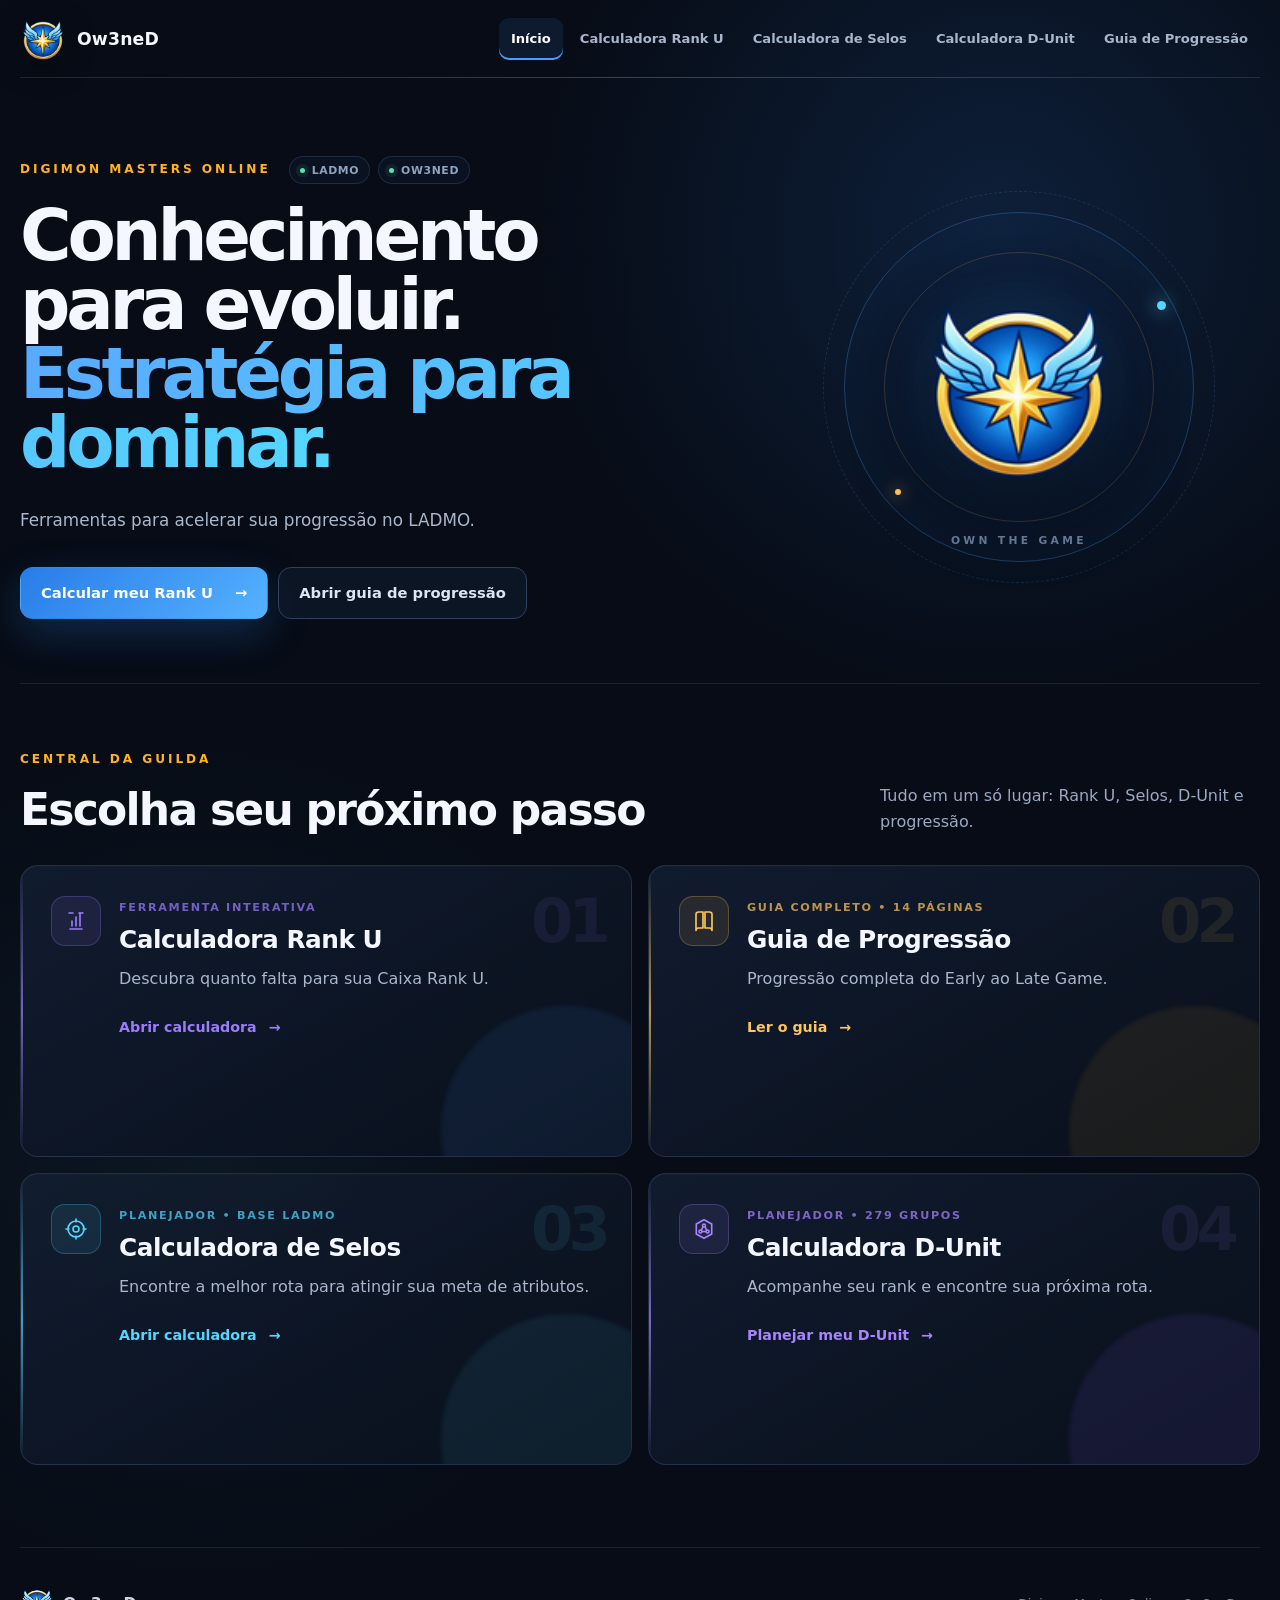
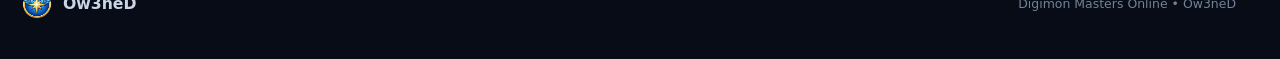
==== commit f85b4307: "Add files via upload" ====
--- a/index.html
+++ b/index.html
@@ -1,113 +1,106 @@
-<!doctype html>
+<!DOCTYPE html>
+
 <html lang="pt-BR">
 <head>
-  <meta charset="utf-8">
-  <meta name="viewport" content="width=device-width, initial-scale=1">
-  <meta name="description" content="Guias e ferramentas da guilda Ow3neD para Digimon Masters Online.">
-  <meta name="theme-color" content="#080d18">
-  <title>Ow3neD | Digimon Masters Online</title>
-  <link rel="icon" href="assets/logo.png" type="image/png">
-  <link rel="stylesheet" href="assets/site.css">
-  <link rel="stylesheet" href="assets/ow3ned-ui-v24.css">
-</head>
+<meta charset="utf-8"/>
+<meta content="width=device-width, initial-scale=1" name="viewport"/>
+<meta content="Guias e ferramentas da guilda Ow3neD para Digimon Masters Online." name="description"/>
+<meta content="#080d18" name="theme-color"/>
+<title>Ow3neD | Digimon Masters Online</title>
+<link href="assets/logo.png" rel="icon" type="image/png"/>
+<link href="assets/site.css" rel="stylesheet"/>
+<link href="assets/ow3ned-ui.css?v=33" rel="stylesheet"/>
+<meta content="Ow3neD | Digimon Masters Online" property="og:title"/><meta content="Guias e ferramentas da guilda Ow3neD para Digimon Masters Online." property="og:description"/><meta content="website" property="og:type"/></head>
 <body data-page="home">
-  <a class="skip-link" href="#conteudo">Pular para o conteúdo</a>
-  <header class="site-header">
-    <a class="brand" href="./" aria-label="Ow3neD - página inicial">
-      <img src="assets/logo.png" alt="" width="52" height="52">
-      <span>Ow3neD</span>
-    </a>
-    <nav aria-label="Navegação principal">
-      <a class="active" href="./" aria-current="page">Início</a>
-      <a href="calculator/">Calculadora Rank U</a>
-      <a href="seals/">Calculadora de Selos</a>
-      <a href="dunit/">Calculadora D-Unit</a>
-      <a href="guide/">Guia de Progressão</a>
-    </nav>
-  </header>
-
-  <main id="conteudo">
-    <section class="hero" aria-labelledby="hero-title">
-      <div class="hero-copy">
-        <div class="hero-kicker-row"><p class="eyebrow">DIGIMON MASTERS ONLINE</p><span class="hero-chip">LADMO</span><span class="hero-chip">Ow3neD</span></div>
-        <h1 id="hero-title">Conhecimento para evoluir.<br><span>Estratégia para dominar.</span></h1>
-        <p class="lead">Ferramentas para acelerar sua progressão no LADMO.</p>
-        <div class="hero-actions">
-          <a class="button primary" href="calculator/">Calcular meu Rank U <span aria-hidden="true">→</span></a>
-          <a class="button secondary" href="guide/">Abrir guia de progressão</a>
-        </div>
-        
-      </div>
-      <div class="crest" aria-hidden="true">
-        <div class="crest-ring ring-one"></div>
-        <div class="crest-ring ring-two"></div>
-        <img src="assets/logo.png" alt="" width="180" height="180">
-        <i class="orbit-node one"></i><i class="orbit-node two"></i>
-        <span>OWN THE GAME</span>
-      </div>
-    </section>
-
-    <section class="resources" aria-labelledby="resources-title">
-      <div class="section-heading">
-        <div>
-          <p class="eyebrow">CENTRAL DA GUILDA</p>
-          <h2 id="resources-title">Escolha seu próximo passo</h2>
-        </div>
-        <p>Tudo em um só lugar: Rank U, Selos, D-Unit e progressão.</p>
-      </div>
-
-      <div class="resource-grid">
-        <a class="resource-card calculator-card" href="calculator/">
-          <div class="card-icon" aria-hidden="true"><svg viewBox="0 0 24 24"><path d="M6 20h12M8 17v-5M12 17V8M16 17V4"/><path d="M5 4h4M15 4h4"/></svg></div>
-          <div class="card-content">
-            <span class="card-label">FERRAMENTA INTERATIVA</span>
-            <h3>Calculadora Rank U</h3>
-            <p>Descubra quanto falta para sua Caixa Rank U.</p>
-            <span class="card-link">Abrir calculadora <b aria-hidden="true">→</b></span>
-          </div>
-          <div class="card-number">01</div>
-        </a>
-
-        <a class="resource-card guide-card" href="guide/">
-          <div class="card-icon" aria-hidden="true"><svg viewBox="0 0 24 24"><path d="M4 5.5A2.5 2.5 0 0 1 6.5 3H11v16H6.5A2.5 2.5 0 0 0 4 21.5z"/><path d="M20 5.5A2.5 2.5 0 0 0 17.5 3H13v16h4.5a2.5 2.5 0 0 1 2.5 2.5z"/></svg></div>
-          <div class="card-content">
-            <span class="card-label">GUIA COMPLETO • 14 PÁGINAS</span>
-            <h3>Guia de Progressão</h3>
-            <p>Progressão completa do Early ao Late Game.</p>
-            <span class="card-link">Ler o guia <b aria-hidden="true">→</b></span>
-          </div>
-          <div class="card-number">02</div>
-        </a>
-
-        <a class="resource-card seal-card" href="seals/">
-          <div class="card-icon" aria-hidden="true"><svg viewBox="0 0 24 24"><circle cx="12" cy="12" r="8"/><circle cx="12" cy="12" r="3"/><path d="M12 2v3M22 12h-3M12 22v-3M2 12h3"/></svg></div>
-          <div class="card-content">
-            <span class="card-label">PLANEJADOR • BASE LADMO</span>
-            <h3>Calculadora de Selos</h3>
-            <p>Encontre a melhor rota para atingir sua meta de atributos.</p>
-            <span class="card-link">Abrir calculadora <b aria-hidden="true">→</b></span>
-          </div>
-          <div class="card-number">03</div>
-        </a>
-
-        <a class="resource-card dunit-card" href="dunit/">
-          <div class="card-icon" aria-hidden="true"><svg viewBox="0 0 24 24"><path d="M12 2.8 19.7 7v10L12 21.2 4.3 17V7z"/><circle cx="12" cy="8.5" r="1.5"/><circle cx="8.5" cy="14.5" r="1.5"/><circle cx="15.5" cy="14.5" r="1.5"/><path d="M11 9.7 9.4 13M13 9.7l1.6 3.3M10 14.5h4"/></svg></div>
-          <div class="card-content">
-            <span class="card-label">PLANEJADOR • BASE D-UNIT</span>
-            <h3>Calculadora D-Unit</h3>
-            <p>Acompanhe seu rank e encontre sua próxima rota.</p>
-            <span class="card-link">Planejar meu D-Unit <b aria-hidden="true">→</b></span>
-          </div>
-          <div class="card-number">04</div>
-        </a>
-      </div>
-    </section>
-  </main>
-
-  <footer>
-    <div class="footer-brand"><img src="assets/logo.png" alt="" width="34" height="34"><strong>Ow3neD</strong></div>
-    <p>Digimon Masters Online • Ow3neD</p>
-  </footer>
-  <script src="assets/ow3ned-nav-v24.js"></script>
+<a class="skip-link" href="#conteudo">Pular para o conteúdo</a>
+<header class="site-header">
+<a aria-label="Ow3neD - página inicial" class="brand" href="./">
+<img alt="" height="52" src="assets/logo.png" width="52"/>
+<span>Ow3neD</span>
+</a>
+<nav aria-label="Navegação principal">
+<a aria-current="page" class="active" href="./">Início</a>
+<a href="calculator/">Calculadora Rank U</a>
+<a href="seals/">Calculadora de Selos</a>
+<a href="dunit/">Calculadora D-Unit</a>
+<a href="guide/">Guia de Progressão</a>
+</nav>
+</header>
+<main id="conteudo">
+<section aria-labelledby="hero-title" class="hero">
+<div class="hero-copy">
+<div class="hero-kicker-row"><p class="eyebrow">DIGIMON MASTERS ONLINE</p><span class="hero-chip">LADMO</span><span class="hero-chip">Ow3neD</span></div>
+<h1 id="hero-title">Conhecimento para evoluir.<br/><span>Estratégia para dominar.</span></h1>
+<p class="lead">Ferramentas para acelerar sua progressão no LADMO.</p>
+<div class="hero-actions">
+<a class="button primary" href="calculator/">Calcular meu Rank U <span aria-hidden="true">→</span></a>
+<a class="button secondary" href="guide/">Abrir guia de progressão</a>
+</div>
+</div>
+<div aria-hidden="true" class="crest">
+<div class="crest-ring ring-one"></div>
+<div class="crest-ring ring-two"></div>
+<img alt="" height="180" src="assets/logo.png" width="180"/>
+<i class="orbit-node one"></i><i class="orbit-node two"></i>
+<span>OWN THE GAME</span>
+</div>
+</section>
+<section aria-labelledby="resources-title" class="resources">
+<div class="section-heading">
+<div>
+<p class="eyebrow">CENTRAL DA GUILDA</p>
+<h2 id="resources-title">Escolha seu próximo passo</h2>
+</div>
+<p>Tudo em um só lugar: Rank U, Selos, D-Unit e progressão.</p>
+</div>
+<div class="resource-grid">
+<a class="resource-card calculator-card" href="calculator/">
+<div aria-hidden="true" class="card-icon"><svg viewbox="0 0 24 24"><path d="M6 20h12M8 17v-5M12 17V8M16 17V4"></path><path d="M5 4h4M15 4h4"></path></svg></div>
+<div class="card-content">
+<span class="card-label">FERRAMENTA INTERATIVA</span>
+<h3>Calculadora Rank U</h3>
+<p>Descubra quanto falta para sua Caixa Rank U.</p>
+<span class="card-link">Abrir calculadora <b aria-hidden="true">→</b></span>
+</div>
+<div class="card-number">01</div>
+</a>
+<a class="resource-card guide-card" href="guide/">
+<div aria-hidden="true" class="card-icon"><svg viewbox="0 0 24 24"><path d="M4 5.5A2.5 2.5 0 0 1 6.5 3H11v16H6.5A2.5 2.5 0 0 0 4 21.5z"></path><path d="M20 5.5A2.5 2.5 0 0 0 17.5 3H13v16h4.5a2.5 2.5 0 0 1 2.5 2.5z"></path></svg></div>
+<div class="card-content">
+<span class="card-label">GUIA COMPLETO • 14 PÁGINAS</span>
+<h3>Guia de Progressão</h3>
+<p>Progressão completa do Early ao Late Game.</p>
+<span class="card-link">Ler o guia <b aria-hidden="true">→</b></span>
+</div>
+<div class="card-number">02</div>
+</a>
+<a class="resource-card seal-card" href="seals/">
+<div aria-hidden="true" class="card-icon"><svg viewbox="0 0 24 24"><circle cx="12" cy="12" r="8"></circle><circle cx="12" cy="12" r="3"></circle><path d="M12 2v3M22 12h-3M12 22v-3M2 12h3"></path></svg></div>
+<div class="card-content">
+<span class="card-label">PLANEJADOR • BASE LADMO</span>
+<h3>Calculadora de Selos</h3>
+<p>Encontre a melhor rota para atingir sua meta de atributos.</p>
+<span class="card-link">Abrir calculadora <b aria-hidden="true">→</b></span>
+</div>
+<div class="card-number">03</div>
+</a>
+<a class="resource-card dunit-card" href="dunit/">
+<div aria-hidden="true" class="card-icon"><svg viewbox="0 0 24 24"><path d="M12 2.8 19.7 7v10L12 21.2 4.3 17V7z"></path><circle cx="12" cy="8.5" r="1.5"></circle><circle cx="8.5" cy="14.5" r="1.5"></circle><circle cx="15.5" cy="14.5" r="1.5"></circle><path d="M11 9.7 9.4 13M13 9.7l1.6 3.3M10 14.5h4"></path></svg></div>
+<div class="card-content">
+<span class="card-label">PLANEJADOR • 279 GRUPOS</span>
+<h3>Calculadora D-Unit</h3>
+<p>Acompanhe seu rank e encontre sua próxima rota.</p>
+<span class="card-link">Planejar meu D-Unit <b aria-hidden="true">→</b></span>
+</div>
+<div class="card-number">04</div>
+</a>
+</div>
+</section>
+</main>
+<footer>
+<div class="footer-brand"><img alt="" height="34" src="assets/logo.png" width="34"/><strong>Ow3neD</strong></div>
+<p>Digimon Masters Online • Ow3neD</p>
+</footer>
+<script src="assets/ow3ned-nav.js?v=33"></script>
 </body>
 </html>
--- a/assets/ow3ned-ui.css
+++ b/assets/ow3ned-ui.css
@@ -0,0 +1,274 @@
+/* Ow3neD UI Concept v23 — shared visual system */
+:root{
+  --ow-bg:#070b14;
+  --ow-surface:#0c1422;
+  --ow-surface-2:#111c2d;
+  --ow-border:rgba(130,160,205,.18);
+  --ow-border-strong:rgba(116,176,255,.34);
+  --ow-text:#f5f8ff;
+  --ow-muted:#95a5bd;
+  --ow-blue:#4a9cff;
+  --ow-cyan:#55d6ff;
+  --ow-gold:#ffbd52;
+  --ow-ranku:#9b7cff;
+  --ow-seals:#55d6ff;
+  --ow-dunit:#a884ff;
+  --ow-guide:#ffc45c;
+  --ow-radius:18px;
+  --ow-shadow:0 24px 70px rgba(0,0,0,.28);
+  --ow-header-max:1320px;
+  --max:1320px;
+  --page-accent:var(--ow-blue);
+  --page-accent-rgb:74,156,255;
+}
+
+body[data-page="ranku"]{--page-accent:var(--ow-ranku);--page-accent-rgb:155,124,255}
+body[data-page="seals"]{--page-accent:var(--ow-seals);--page-accent-rgb:85,214,255}
+body[data-page="dunit"]{--page-accent:var(--ow-dunit);--page-accent-rgb:168,132,255}
+body[data-page="guide"]{--page-accent:var(--ow-guide);--page-accent-rgb:255,196,92}
+
+body[data-page="ranku"],body[data-page="seals"],body[data-page="dunit"],body[data-page="guide"]{
+  background:radial-gradient(circle at 82% 7%,rgba(var(--page-accent-rgb),.105),transparent 28%),radial-gradient(circle at 12% 55%,rgba(74,156,255,.045),transparent 30%),var(--ow-bg)!important;
+}
+
+/* Shared navigation */
+.ow-header{
+  width:min(var(--ow-header-max),calc(100% - 40px))!important;
+  min-height:78px!important;
+  height:auto!important;
+  margin:0 auto!important;
+  padding:11px 0!important;
+  display:flex!important;
+  align-items:center!important;
+  justify-content:space-between!important;
+  gap:22px!important;
+  border-bottom:1px solid var(--ow-border)!important;
+  position:relative;
+  z-index:50;
+}
+.ow-header::after{
+  content:"";
+  position:absolute;
+  left:0;right:0;bottom:-1px;height:1px;
+  background:linear-gradient(90deg,transparent,rgba(var(--page-accent-rgb),.55),transparent);
+  opacity:.45;
+  pointer-events:none;
+}
+.ow-header > .brand,
+.ow-header > .guildBrand,
+.ow-header > .guild-brand{
+  display:flex!important;
+  align-items:center!important;
+  gap:11px!important;
+  color:var(--ow-text)!important;
+  text-decoration:none!important;
+  font-weight:900!important;
+  font-size:1.08rem!important;
+  letter-spacing:.01em!important;
+  flex:0 0 auto;
+}
+.ow-header > .brand img,
+.ow-header > .guildBrand img,
+.ow-header > .guild-brand img{
+  width:46px!important;
+  height:46px!important;
+  object-fit:contain!important;
+  filter:drop-shadow(0 7px 16px rgba(0,0,0,.28));
+}
+.ow-nav{
+  display:flex!important;
+  align-items:center!important;
+  justify-content:flex-end!important;
+  gap:5px!important;
+  flex-wrap:nowrap!important;
+}
+.ow-nav a{
+  position:relative;
+  display:inline-flex!important;
+  align-items:center!important;
+  min-height:42px;
+  padding:0 12px!important;
+  border-radius:10px!important;
+  color:#a8b6cb!important;
+  text-decoration:none!important;
+  font-size:.82rem!important;
+  line-height:1.2!important;
+  font-weight:760!important;
+  white-space:nowrap;
+  background:transparent!important;
+  transition:color .2s ease,background .2s ease,transform .2s ease!important;
+}
+.ow-nav a:hover,.ow-nav a:focus-visible{
+  color:#fff!important;
+  background:rgba(var(--page-accent-rgb),.08)!important;
+}
+.ow-nav a.active,.ow-nav a[aria-current="page"]{
+  color:#fff!important;
+  background:rgba(var(--page-accent-rgb),.11)!important;
+  box-shadow:inset 0 -2px var(--page-accent);
+}
+.ow-nav-toggle{
+  display:none;
+  width:44px;height:44px;
+  place-items:center;
+  border:1px solid var(--ow-border-strong);
+  border-radius:12px;
+  background:rgba(13,22,37,.9);
+  color:#fff;
+  padding:0;
+}
+.ow-nav-toggle svg{width:22px;height:22px;stroke:currentColor;stroke-width:1.8;fill:none;stroke-linecap:round}
+
+/* Home */
+body[data-page="home"]{
+  background:
+    radial-gradient(circle at 78% 14%,rgba(45,127,232,.17),transparent 27%),
+    radial-gradient(circle at 16% 70%,rgba(85,214,255,.055),transparent 27%),
+    #070c16;
+}
+body[data-page="home"]::before{
+  content:"";position:fixed;inset:0;pointer-events:none;z-index:-1;opacity:.20;
+  background-image:linear-gradient(rgba(121,155,203,.045) 1px,transparent 1px),linear-gradient(90deg,rgba(121,155,203,.045) 1px,transparent 1px);
+  background-size:52px 52px;
+  mask-image:linear-gradient(to bottom,black,transparent 68%);
+}
+body[data-page="home"] main{width:min(1320px,calc(100% - 40px))}
+body[data-page="home"] .hero{
+  min-height:590px;
+  grid-template-columns:minmax(0,1.18fr) minmax(340px,.82fr);
+  gap:64px;
+  padding:78px 0 64px;
+}
+body[data-page="home"] .hero-copy{position:relative;z-index:2}
+body[data-page="home"] .hero-kicker-row{display:flex;flex-wrap:wrap;align-items:center;gap:8px;margin:0 0 18px}
+body[data-page="home"] .hero-kicker-row .eyebrow{margin:0 10px 0 0}
+body[data-page="home"] .hero-chip{
+  display:inline-flex;align-items:center;gap:7px;min-height:28px;padding:0 10px;border:1px solid rgba(107,147,200,.2);border-radius:999px;background:rgba(13,23,39,.68);color:#8fa2be;font-size:.68rem;font-weight:800;letter-spacing:.055em;text-transform:uppercase
+}
+body[data-page="home"] .hero-chip::before{content:"";width:5px;height:5px;border-radius:50%;background:#5ae0b1;box-shadow:0 0 0 4px rgba(90,224,177,.08)}
+body[data-page="home"] .hero h1{font-size:clamp(3rem,5.5vw,5.35rem);max-width:820px}
+body[data-page="home"] .hero h1 span{background:linear-gradient(90deg,#59aaff,#55d6ff);-webkit-background-clip:text;background-clip:text;color:transparent}
+body[data-page="home"] .lead{max-width:720px;color:#aab7cb;font-size:1.05rem}
+body[data-page="home"] .hero-actions{gap:10px}
+body[data-page="home"] .button{border-radius:13px;min-height:52px}
+body[data-page="home"] .button.primary{background:linear-gradient(135deg,#287ce8,#55b2ff);box-shadow:0 14px 42px rgba(42,132,237,.25)}
+body[data-page="home"] .button.secondary{background:rgba(15,25,42,.76);border-color:#31415d}
+body[data-page="home"] .hero-proof{display:flex;align-items:center;gap:18px;margin-top:28px;color:#71839e;font-size:.75rem;font-weight:700}
+body[data-page="home"] .hero-proof span{display:inline-flex;align-items:center;gap:7px}
+body[data-page="home"] .hero-proof i{width:6px;height:6px;border-radius:50%;background:#4a9cff;box-shadow:0 0 14px rgba(74,156,255,.8)}
+
+body[data-page="home"] .crest{min-height:420px;isolation:isolate}
+body[data-page="home"] .crest::before{content:"";position:absolute;width:330px;height:330px;border-radius:50%;background:radial-gradient(circle,rgba(43,122,220,.15),rgba(43,122,220,.02) 52%,transparent 68%);filter:blur(5px)}
+body[data-page="home"] .crest::after{content:"";position:absolute;width:390px;height:390px;border-radius:50%;border:1px dashed rgba(91,157,237,.18);animation:ow-spin 34s linear infinite}
+body[data-page="home"] .crest img{width:190px;height:190px;filter:drop-shadow(0 24px 40px rgba(0,0,0,.48)) drop-shadow(0 0 28px rgba(52,137,239,.12))}
+body[data-page="home"] .ring-one{width:350px;height:350px;border-color:rgba(85,169,255,.28)}
+body[data-page="home"] .ring-two{width:270px;height:270px;border-color:rgba(255,189,82,.18)}
+body[data-page="home"] .crest>span{bottom:50px;color:#657793}
+body[data-page="home"] .orbit-node{position:absolute;width:9px;height:9px;border-radius:50%;background:#55d6ff;box-shadow:0 0 18px #55d6ff;z-index:3}
+body[data-page="home"] .orbit-node.one{transform:translate(143px,-82px)}
+body[data-page="home"] .orbit-node.two{transform:translate(-121px,105px);width:6px;height:6px;background:#ffbd52;box-shadow:0 0 16px #ffbd52}
+@keyframes ow-spin{to{transform:rotate(360deg)}}
+
+body[data-page="home"] .resources{padding:68px 0 82px}
+body[data-page="home"] .section-heading{margin-bottom:30px}
+body[data-page="home"] .resource-grid{gap:16px}
+body[data-page="home"] .resource-card{
+  --card-accent:#4a9cff;
+  --card-rgb:74,156,255;
+  min-height:292px;
+  border-radius:18px;
+  border-color:rgba(126,155,198,.18);
+  background:linear-gradient(150deg,rgba(18,29,48,.94),rgba(9,16,28,.98));
+  box-shadow:inset 0 1px rgba(255,255,255,.018);
+}
+body[data-page="home"] .resource-card::after{content:"";position:absolute;left:0;top:0;bottom:0;width:2px;background:linear-gradient(180deg,transparent,var(--card-accent),transparent);opacity:.72}
+body[data-page="home"] .resource-card:hover{border-color:rgba(var(--card-rgb),.42);box-shadow:0 20px 58px rgba(0,0,0,.3),0 0 0 1px rgba(var(--card-rgb),.06)}
+body[data-page="home"] .calculator-card{--card-accent:var(--ow-ranku);--card-rgb:155,124,255}
+body[data-page="home"] .seal-card{--card-accent:var(--ow-seals);--card-rgb:85,214,255}
+body[data-page="home"] .dunit-card{--card-accent:var(--ow-dunit);--card-rgb:168,132,255}
+body[data-page="home"] .guide-card{--card-accent:var(--ow-guide);--card-rgb:255,196,92}
+body[data-page="home"] .card-icon{width:50px;height:50px;border-radius:14px;color:var(--card-accent)!important;background:rgba(var(--card-rgb),.095)!important;border-color:rgba(var(--card-rgb),.25)!important}
+body[data-page="home"] .card-icon svg{width:24px;height:24px;fill:none;stroke:currentColor;stroke-width:1.65;stroke-linecap:round;stroke-linejoin:round}
+body[data-page="home"] .card-label{color:rgba(var(--card-rgb),.72)}
+body[data-page="home"] .card-link{color:var(--card-accent)!important}
+body[data-page="home"] .card-number{color:rgba(var(--card-rgb),.09)}
+body[data-page="home"] .card-content h3{letter-spacing:-.02em}
+
+/* Shared content polish for tools */
+body[data-page="seals"] .planner-panel,
+body[data-page="seals"] .route-panel,
+body[data-page="seals"] .codex-panel{
+  border-color:rgba(var(--page-accent-rgb),.16);
+  box-shadow:0 20px 55px rgba(0,0,0,.18);
+}
+body[data-page="seals"] .seal-count strong{color:var(--page-accent)}
+body[data-page="seals"] .seal-button.primary{background:linear-gradient(135deg,#2789da,#55d6ff)}
+
+body[data-page="ranku"] .wrap{width:min(1320px,calc(100% - 40px))!important}
+body[data-page="ranku"] .card{border-color:rgba(var(--page-accent-rgb),.17)!important;box-shadow:0 20px 55px rgba(0,0,0,.16)}
+body[data-page="ranku"] .btn.primary{background:linear-gradient(135deg,#6f59df,#9b7cff)!important}
+body[data-page="ranku"] .badge{border-color:rgba(var(--page-accent-rgb),.32)!important;background:rgba(var(--page-accent-rgb),.09)!important}
+
+body[data-page="dunit"] .shell{width:min(1320px,calc(100% - 40px))}
+body[data-page="dunit"] .card{border-color:rgba(var(--page-accent-rgb),.16)}
+body[data-page="dunit"] .btn.primary{background:linear-gradient(135deg,#8b5cf6,#6b46d9)}
+body[data-page="dunit"] .mark{box-shadow:0 12px 32px rgba(var(--page-accent-rgb),.13)}
+
+body[data-page="guide"] .viewer-main{width:min(1320px,calc(100% - 40px))}
+body[data-page="guide"] .guide-pages img{border-color:rgba(var(--page-accent-rgb),.19);box-shadow:0 20px 58px rgba(0,0,0,.28)}
+body[data-page="guide"] .button.primary{background:linear-gradient(135deg,#da8f28,#ffc45c);color:#1b1306;box-shadow:0 12px 34px rgba(218,143,40,.14)}
+
+@media(max-width:980px){
+  .ow-header{width:min(100% - 28px,var(--ow-header-max))!important;min-height:72px!important}
+  .ow-nav-toggle{display:grid}
+  .ow-nav{
+    position:absolute!important;
+    top:calc(100% + 8px);
+    right:0;
+    width:min(340px,calc(100vw - 28px));
+    display:grid!important;
+    gap:5px!important;
+    padding:10px!important;
+    border:1px solid var(--ow-border-strong)!important;
+    border-radius:15px!important;
+    background:rgba(8,14,24,.97)!important;
+    box-shadow:0 24px 60px rgba(0,0,0,.42)!important;
+    backdrop-filter:blur(18px);
+    opacity:0;
+    visibility:hidden;
+    transform:translateY(-8px) scale(.98);
+    transform-origin:top right;
+    transition:.18s ease!important;
+  }
+  .ow-nav.is-open{opacity:1;visibility:visible;transform:translateY(0) scale(1)}
+  .ow-nav a{width:100%;min-height:44px;padding:0 13px!important}
+  body[data-page="home"] .hero{grid-template-columns:1fr;min-height:auto;padding:62px 0 42px}
+  body[data-page="home"] .crest{display:none}
+}
+
+@media(max-width:620px){
+  .ow-header{width:calc(100% - 22px)!important;padding:9px 0!important}
+  .ow-header > .brand img,.ow-header > .guildBrand img,.ow-header > .guild-brand img{width:40px!important;height:40px!important}
+  .ow-header > .brand span,.ow-header > .guildBrand span,.ow-header > .guild-brand span{display:inline!important;font-size:1rem}
+  body[data-page="home"] main{width:calc(100% - 24px)}
+  body[data-page="home"] .hero{padding-top:48px}
+  body[data-page="home"] .hero h1{font-size:clamp(2.65rem,13vw,3.75rem)}
+  body[data-page="home"] .hero-kicker-row{align-items:flex-start}
+  body[data-page="home"] .hero-kicker-row .eyebrow{width:100%;margin-bottom:3px}
+  body[data-page="home"] .hero-proof{flex-wrap:wrap;gap:10px 16px}
+  body[data-page="home"] .resource-card{grid-template-columns:auto 1fr!important;min-height:0!important;padding:22px!important}
+  body[data-page="home"] .card-number{font-size:2.8rem;right:18px}
+  body[data-page="home"] .card-content p{font-size:.9rem}
+  body[data-page="ranku"] .wrap{width:calc(100% - 20px)!important}
+  body[data-page="guide"] .viewer-main{width:calc(100% - 20px)}
+}
+
+@media(prefers-reduced-motion:reduce){
+  body[data-page="home"] .crest::after{animation:none}
+  .ow-nav{transition:none!important}
+}
+
+/* Shared accessibility helpers */
+.skip-link{position:fixed;top:10px;left:10px;z-index:1000;padding:10px 14px;border-radius:9px;background:#fff;color:#07101e;font-weight:800;text-decoration:none;transform:translateY(-180%);transition:transform .15s ease}
+.skip-link:focus-visible{transform:translateY(0)}
+.sr-only{position:absolute!important;width:1px!important;height:1px!important;padding:0!important;margin:-1px!important;overflow:hidden!important;clip:rect(0,0,0,0)!important;white-space:nowrap!important;border:0!important}
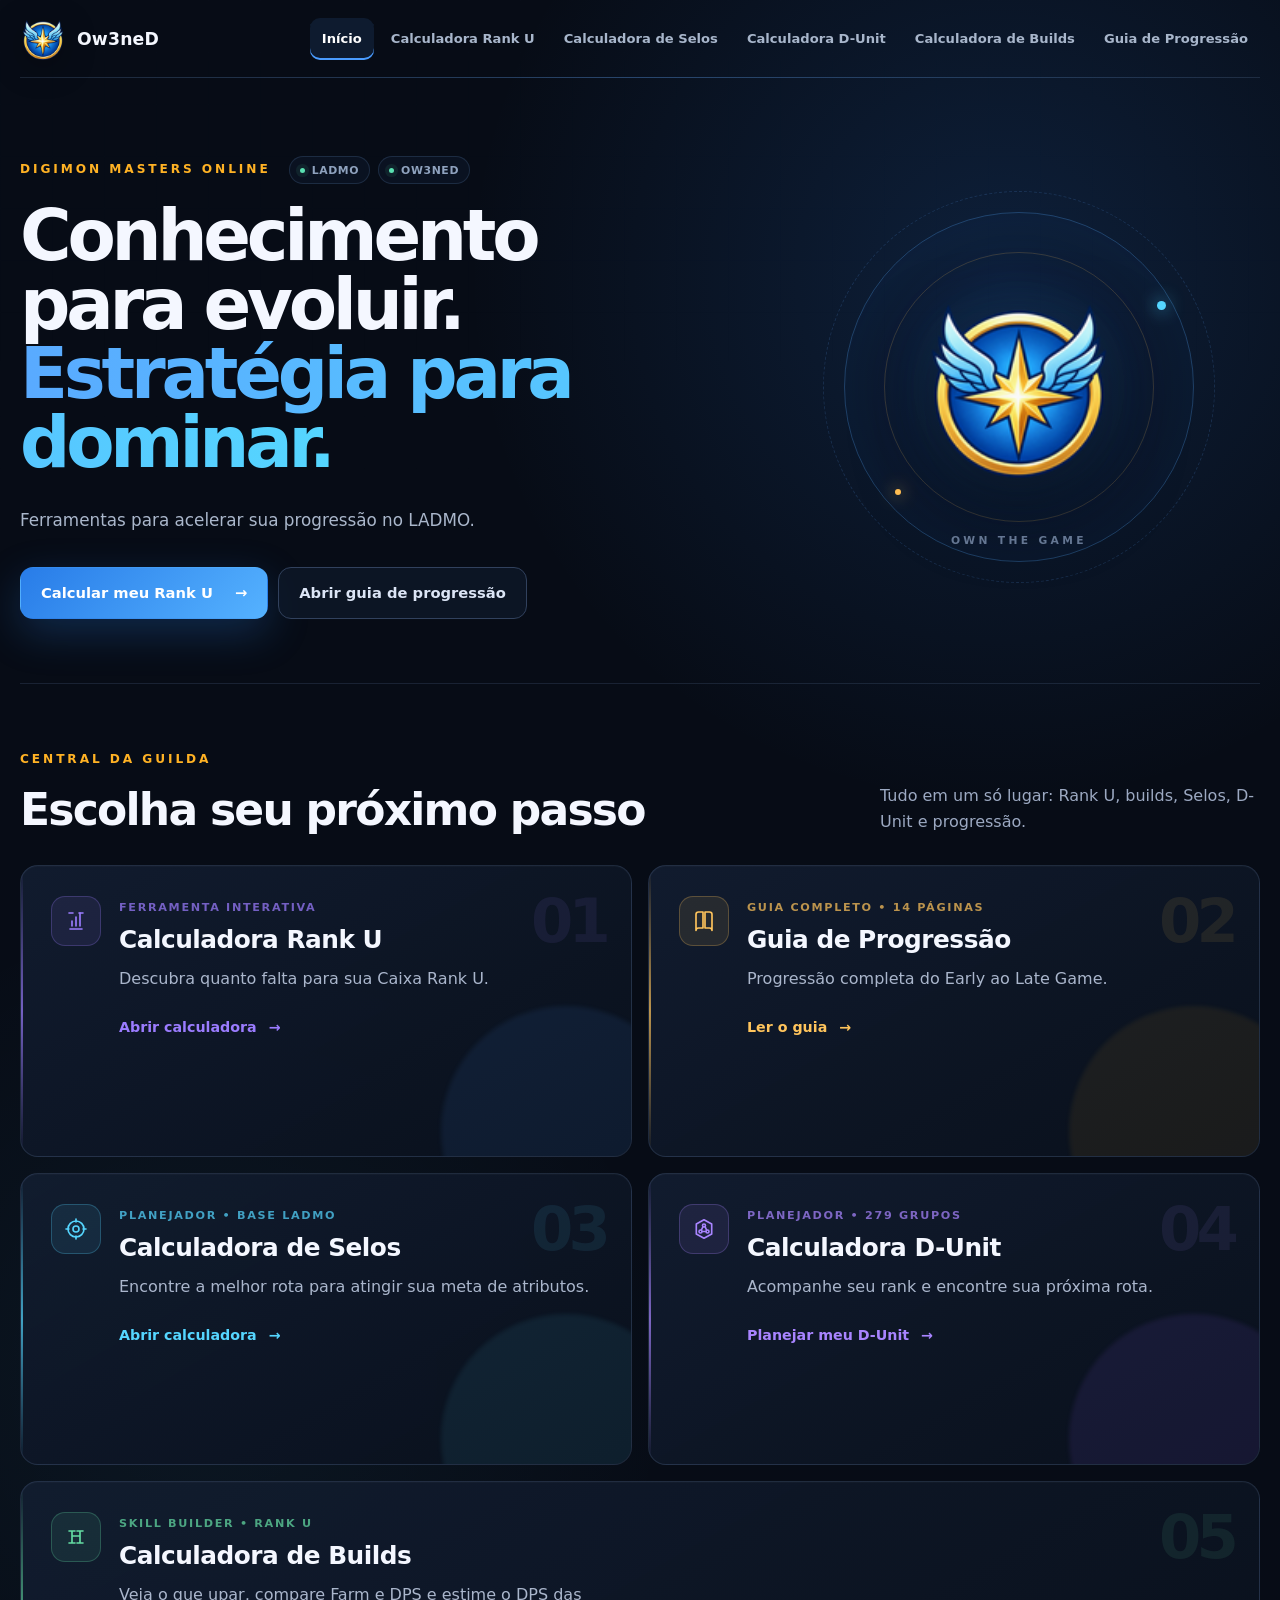
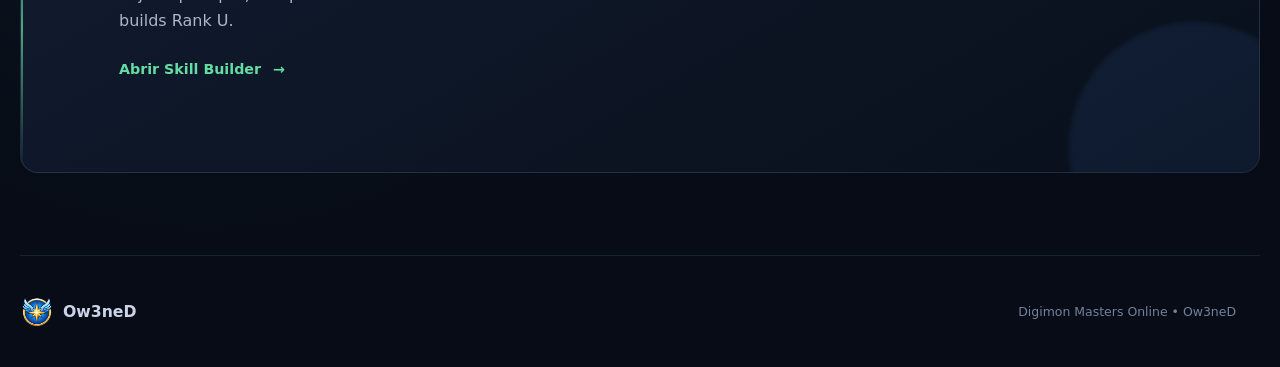
==== commit dea4ea3b: "Add files via upload" ====
--- a/index.html
+++ b/index.html
@@ -23,7 +23,7 @@
 <a href="calculator/">Calculadora Rank U</a>
 <a href="seals/">Calculadora de Selos</a>
 <a href="dunit/">Calculadora D-Unit</a>
-<a href="guide/">Guia de Progressão</a>
+<a href="builds/">Calculadora de Builds</a><a href="guide/">Guia de Progressão</a>
 </nav>
 </header>
 <main id="conteudo">
@@ -51,7 +51,7 @@
 <p class="eyebrow">CENTRAL DA GUILDA</p>
 <h2 id="resources-title">Escolha seu próximo passo</h2>
 </div>
-<p>Tudo em um só lugar: Rank U, Selos, D-Unit e progressão.</p>
+<p>Tudo em um só lugar: Rank U, builds, Selos, D-Unit e progressão.</p>
 </div>
 <div class="resource-grid">
 <a class="resource-card calculator-card" href="calculator/">
@@ -94,7 +94,18 @@
 </div>
 <div class="card-number">04</div>
 </a>
+<a class="resource-card builds-card" href="builds/">
+<div aria-hidden="true" class="card-icon">
+<svg viewbox="0 0 24 24"><path d="M5 6h6M13 6h6M8 6v5M16 6v5M8 11h8M8 11v7M16 11v7M5 18h6M13 18h6"></path></svg>
 </div>
+<div class="card-content">
+<span class="card-label">SKILL BUILDER • RANK U</span>
+<h3>Calculadora de Builds</h3>
+<p>Veja o que upar, compare Farm e DPS e estime o DPS das builds Rank U.</p>
+<span class="card-link">Abrir Skill Builder <b aria-hidden="true">→</b></span>
+</div>
+<div class="card-number">05</div>
+</a></div>
 </section>
 </main>
 <footer>
--- a/assets/ow3ned-ui.css
+++ b/assets/ow3ned-ui.css
@@ -14,6 +14,7 @@
   --ow-seals:#55d6ff;
   --ow-dunit:#a884ff;
   --ow-guide:#ffc45c;
+  --ow-builds:#64dda4;
   --ow-radius:18px;
   --ow-shadow:0 24px 70px rgba(0,0,0,.28);
   --ow-header-max:1320px;
@@ -26,8 +27,9 @@
 body[data-page="seals"]{--page-accent:var(--ow-seals);--page-accent-rgb:85,214,255}
 body[data-page="dunit"]{--page-accent:var(--ow-dunit);--page-accent-rgb:168,132,255}
 body[data-page="guide"]{--page-accent:var(--ow-guide);--page-accent-rgb:255,196,92}
-
-body[data-page="ranku"],body[data-page="seals"],body[data-page="dunit"],body[data-page="guide"]{
+body[data-page="builds"]{--page-accent:var(--ow-builds);--page-accent-rgb:100,221,164}
+
+body[data-page="ranku"],body[data-page="seals"],body[data-page="dunit"],body[data-page="guide"],body[data-page="builds"]{
   background:radial-gradient(circle at 82% 7%,rgba(var(--page-accent-rgb),.105),transparent 28%),radial-gradient(circle at 12% 55%,rgba(74,156,255,.045),transparent 30%),var(--ow-bg)!important;
 }
 
@@ -187,6 +189,7 @@
 body[data-page="home"] .seal-card{--card-accent:var(--ow-seals);--card-rgb:85,214,255}
 body[data-page="home"] .dunit-card{--card-accent:var(--ow-dunit);--card-rgb:168,132,255}
 body[data-page="home"] .guide-card{--card-accent:var(--ow-guide);--card-rgb:255,196,92}
+body[data-page="home"] .builds-card{--card-accent:var(--ow-builds);--card-rgb:100,221,164;grid-column:1/-1}
 body[data-page="home"] .card-icon{width:50px;height:50px;border-radius:14px;color:var(--card-accent)!important;background:rgba(var(--card-rgb),.095)!important;border-color:rgba(var(--card-rgb),.25)!important}
 body[data-page="home"] .card-icon svg{width:24px;height:24px;fill:none;stroke:currentColor;stroke-width:1.65;stroke-linecap:round;stroke-linejoin:round}
 body[data-page="home"] .card-label{color:rgba(var(--card-rgb),.72)}
@@ -257,6 +260,7 @@
   body[data-page="home"] .hero-kicker-row .eyebrow{width:100%;margin-bottom:3px}
   body[data-page="home"] .hero-proof{flex-wrap:wrap;gap:10px 16px}
   body[data-page="home"] .resource-card{grid-template-columns:auto 1fr!important;min-height:0!important;padding:22px!important}
+  body[data-page="home"] .builds-card{grid-column:auto}
   body[data-page="home"] .card-number{font-size:2.8rem;right:18px}
   body[data-page="home"] .card-content p{font-size:.9rem}
   body[data-page="ranku"] .wrap{width:calc(100% - 20px)!important}
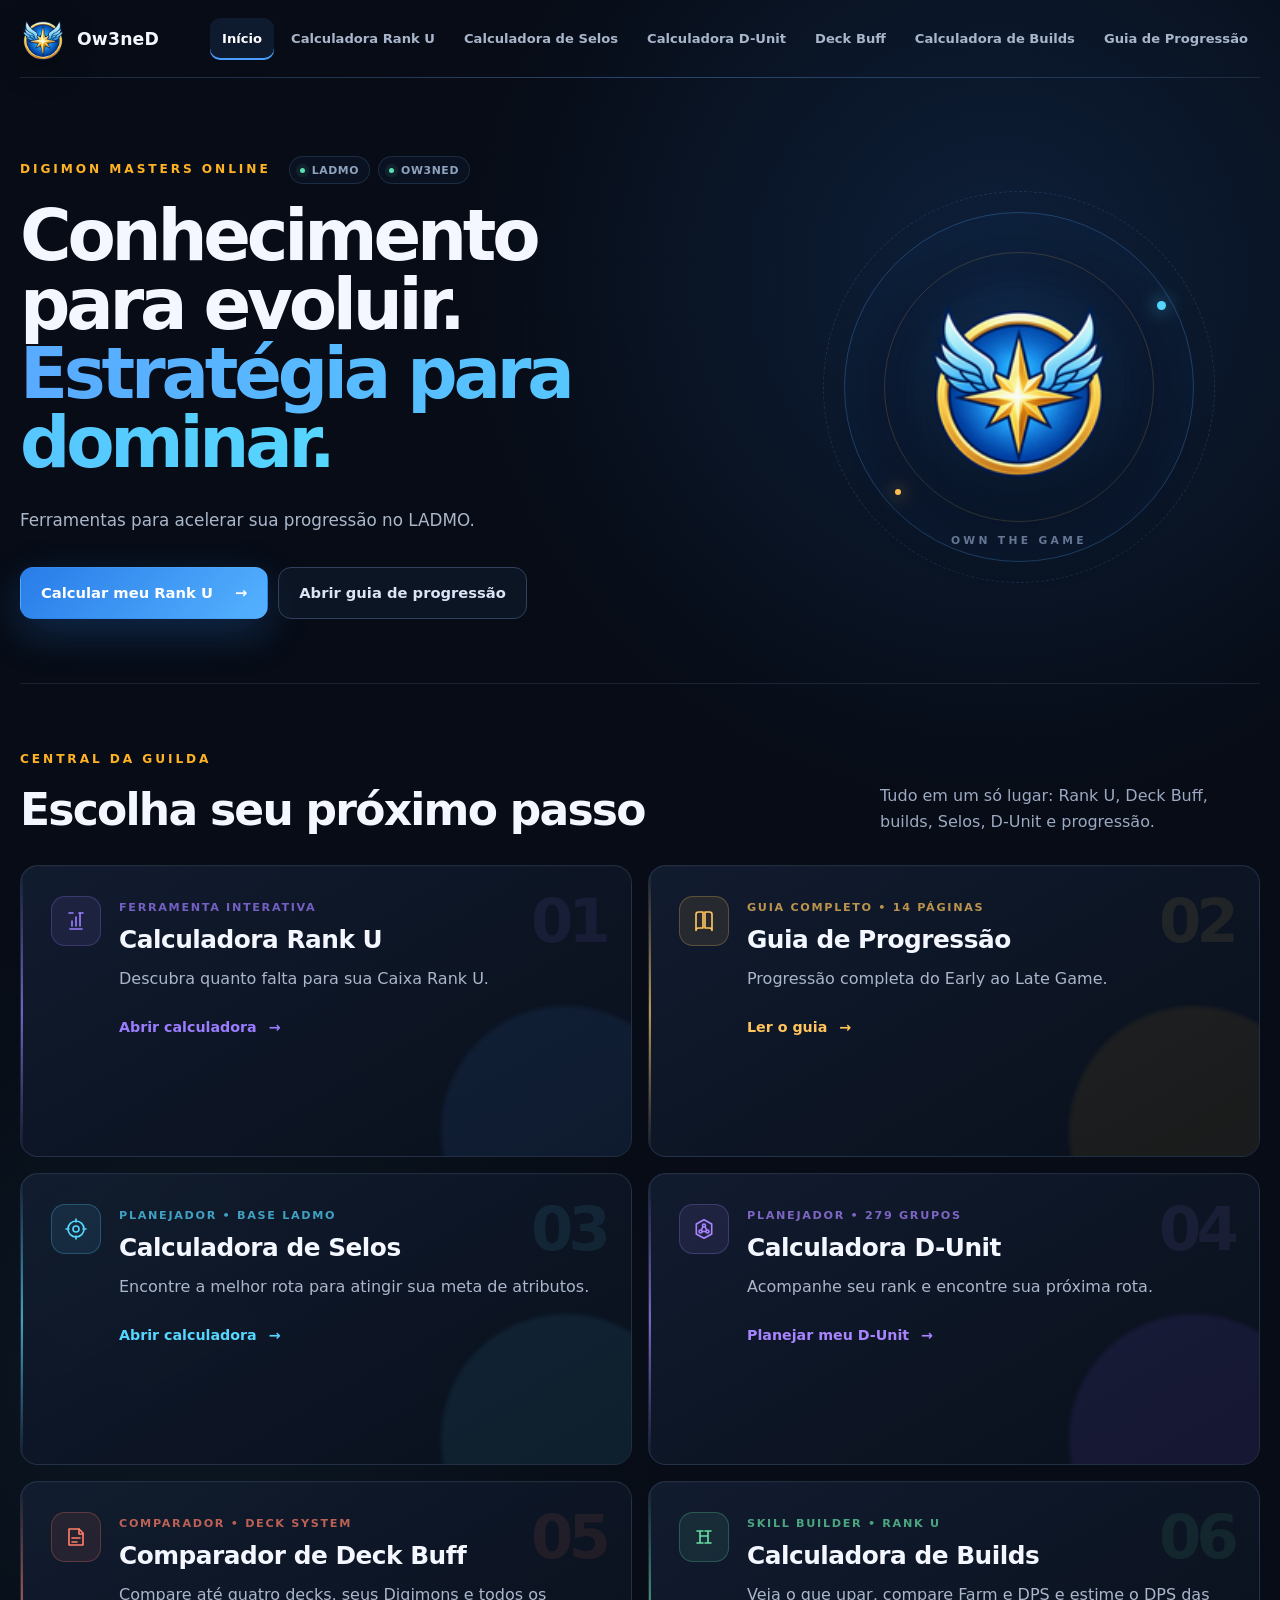
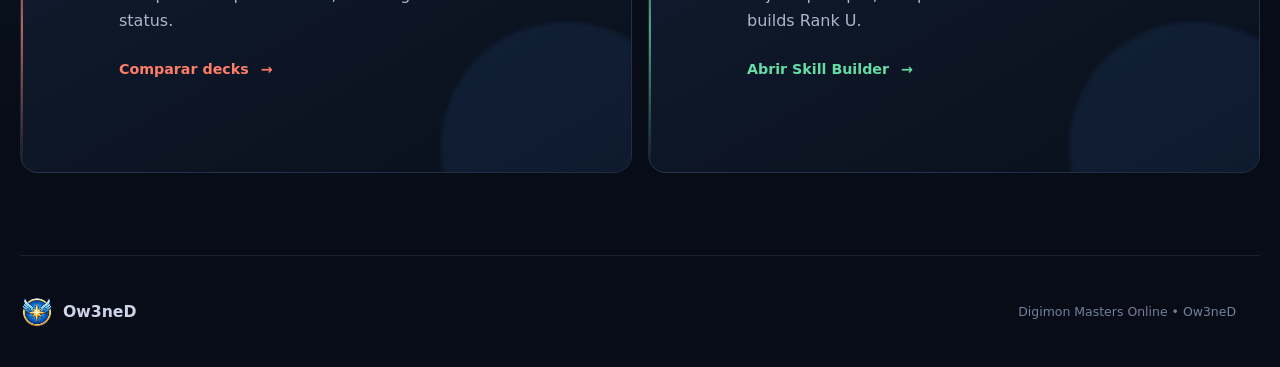
==== commit a685bb44: "Add files via upload" ====
--- a/index.html
+++ b/index.html
@@ -9,7 +9,7 @@
 <title>Ow3neD | Digimon Masters Online</title>
 <link href="assets/logo.png" rel="icon" type="image/png"/>
 <link href="assets/site.css" rel="stylesheet"/>
-<link href="assets/ow3ned-ui.css?v=33" rel="stylesheet"/>
+<link href="assets/ow3ned-ui.css?v=54" rel="stylesheet"/>
 <meta content="Ow3neD | Digimon Masters Online" property="og:title"/><meta content="Guias e ferramentas da guilda Ow3neD para Digimon Masters Online." property="og:description"/><meta content="website" property="og:type"/></head>
 <body data-page="home">
 <a class="skip-link" href="#conteudo">Pular para o conteúdo</a>
@@ -23,6 +23,7 @@
 <a href="calculator/">Calculadora Rank U</a>
 <a href="seals/">Calculadora de Selos</a>
 <a href="dunit/">Calculadora D-Unit</a>
+<a href="decks/">Deck Buff</a>
 <a href="builds/">Calculadora de Builds</a><a href="guide/">Guia de Progressão</a>
 </nav>
 </header>
@@ -51,7 +52,7 @@
 <p class="eyebrow">CENTRAL DA GUILDA</p>
 <h2 id="resources-title">Escolha seu próximo passo</h2>
 </div>
-<p>Tudo em um só lugar: Rank U, builds, Selos, D-Unit e progressão.</p>
+<p>Tudo em um só lugar: Rank U, Deck Buff, builds, Selos, D-Unit e progressão.</p>
 </div>
 <div class="resource-grid">
 <a class="resource-card calculator-card" href="calculator/">
@@ -94,6 +95,16 @@
 </div>
 <div class="card-number">04</div>
 </a>
+<a class="resource-card decks-card" href="decks/">
+<div aria-hidden="true" class="card-icon"><svg viewbox="0 0 24 24"><path d="M5 4h10l4 4v12H5z"></path><path d="M15 4v5h4M8 13h8M8 17h5"></path></svg></div>
+<div class="card-content">
+<span class="card-label">COMPARADOR • DECK SYSTEM</span>
+<h3>Comparador de Deck Buff</h3>
+<p>Compare até quatro decks, seus Digimons e todos os status.</p>
+<span class="card-link">Comparar decks <b aria-hidden="true">→</b></span>
+</div>
+<div class="card-number">05</div>
+</a>
 <a class="resource-card builds-card" href="builds/">
 <div aria-hidden="true" class="card-icon">
 <svg viewbox="0 0 24 24"><path d="M5 6h6M13 6h6M8 6v5M16 6v5M8 11h8M8 11v7M16 11v7M5 18h6M13 18h6"></path></svg>
@@ -104,7 +115,7 @@
 <p>Veja o que upar, compare Farm e DPS e estime o DPS das builds Rank U.</p>
 <span class="card-link">Abrir Skill Builder <b aria-hidden="true">→</b></span>
 </div>
-<div class="card-number">05</div>
+<div class="card-number">06</div>
 </a></div>
 </section>
 </main>
@@ -112,6 +123,6 @@
 <div class="footer-brand"><img alt="" height="34" src="assets/logo.png" width="34"/><strong>Ow3neD</strong></div>
 <p>Digimon Masters Online • Ow3neD</p>
 </footer>
-<script src="assets/ow3ned-nav.js?v=33"></script>
+<script src="assets/ow3ned-nav.js?v=54"></script>
 </body>
 </html>
--- a/assets/ow3ned-ui.css
+++ b/assets/ow3ned-ui.css
@@ -15,6 +15,7 @@
   --ow-dunit:#a884ff;
   --ow-guide:#ffc45c;
   --ow-builds:#64dda4;
+  --ow-decks:#ff7d67;
   --ow-radius:18px;
   --ow-shadow:0 24px 70px rgba(0,0,0,.28);
   --ow-header-max:1320px;
@@ -28,8 +29,9 @@
 body[data-page="dunit"]{--page-accent:var(--ow-dunit);--page-accent-rgb:168,132,255}
 body[data-page="guide"]{--page-accent:var(--ow-guide);--page-accent-rgb:255,196,92}
 body[data-page="builds"]{--page-accent:var(--ow-builds);--page-accent-rgb:100,221,164}
-
-body[data-page="ranku"],body[data-page="seals"],body[data-page="dunit"],body[data-page="guide"],body[data-page="builds"]{
+body[data-page="decks"]{--page-accent:var(--ow-decks);--page-accent-rgb:255,125,103}
+
+body[data-page="ranku"],body[data-page="seals"],body[data-page="dunit"],body[data-page="guide"],body[data-page="builds"],body[data-page="decks"]{
   background:radial-gradient(circle at 82% 7%,rgba(var(--page-accent-rgb),.105),transparent 28%),radial-gradient(circle at 12% 55%,rgba(74,156,255,.045),transparent 30%),var(--ow-bg)!important;
 }
 
@@ -120,6 +122,7 @@
   padding:0;
 }
 .ow-nav-toggle svg{width:22px;height:22px;stroke:currentColor;stroke-width:1.8;fill:none;stroke-linecap:round}
+.ow-nav-toggle:focus-visible{outline:3px solid rgba(var(--page-accent-rgb),.48);outline-offset:2px}
 
 /* Home */
 body[data-page="home"]{
@@ -189,7 +192,8 @@
 body[data-page="home"] .seal-card{--card-accent:var(--ow-seals);--card-rgb:85,214,255}
 body[data-page="home"] .dunit-card{--card-accent:var(--ow-dunit);--card-rgb:168,132,255}
 body[data-page="home"] .guide-card{--card-accent:var(--ow-guide);--card-rgb:255,196,92}
-body[data-page="home"] .builds-card{--card-accent:var(--ow-builds);--card-rgb:100,221,164;grid-column:1/-1}
+body[data-page="home"] .decks-card{--card-accent:var(--ow-decks);--card-rgb:255,125,103}
+body[data-page="home"] .builds-card{--card-accent:var(--ow-builds);--card-rgb:100,221,164}
 body[data-page="home"] .card-icon{width:50px;height:50px;border-radius:14px;color:var(--card-accent)!important;background:rgba(var(--card-rgb),.095)!important;border-color:rgba(var(--card-rgb),.25)!important}
 body[data-page="home"] .card-icon svg{width:24px;height:24px;fill:none;stroke:currentColor;stroke-width:1.65;stroke-linecap:round;stroke-linejoin:round}
 body[data-page="home"] .card-label{color:rgba(var(--card-rgb),.72)}
@@ -221,10 +225,12 @@
 body[data-page="guide"] .guide-pages img{border-color:rgba(var(--page-accent-rgb),.19);box-shadow:0 20px 58px rgba(0,0,0,.28)}
 body[data-page="guide"] .button.primary{background:linear-gradient(135deg,#da8f28,#ffc45c);color:#1b1306;box-shadow:0 12px 34px rgba(218,143,40,.14)}
 
-@media(max-width:980px){
+@media(max-width:1180px){
   .ow-header{width:min(100% - 28px,var(--ow-header-max))!important;min-height:72px!important}
-  .ow-nav-toggle{display:grid}
-  .ow-nav{
+  .ow-header:not(.ow-nav-ready){align-items:flex-start!important;flex-wrap:wrap!important}
+  .ow-header:not(.ow-nav-ready) .ow-nav{width:100%;justify-content:flex-start!important;flex-wrap:wrap!important}
+  .ow-header.ow-nav-ready .ow-nav-toggle{display:grid}
+  .ow-header.ow-nav-ready .ow-nav{
     position:absolute!important;
     top:calc(100% + 8px);
     right:0;
@@ -243,7 +249,7 @@
     transform-origin:top right;
     transition:.18s ease!important;
   }
-  .ow-nav.is-open{opacity:1;visibility:visible;transform:translateY(0) scale(1)}
+  .ow-header.ow-nav-ready .ow-nav.is-open{opacity:1;visibility:visible;transform:translateY(0) scale(1)}
   .ow-nav a{width:100%;min-height:44px;padding:0 13px!important}
   body[data-page="home"] .hero{grid-template-columns:1fr;min-height:auto;padding:62px 0 42px}
   body[data-page="home"] .crest{display:none}
